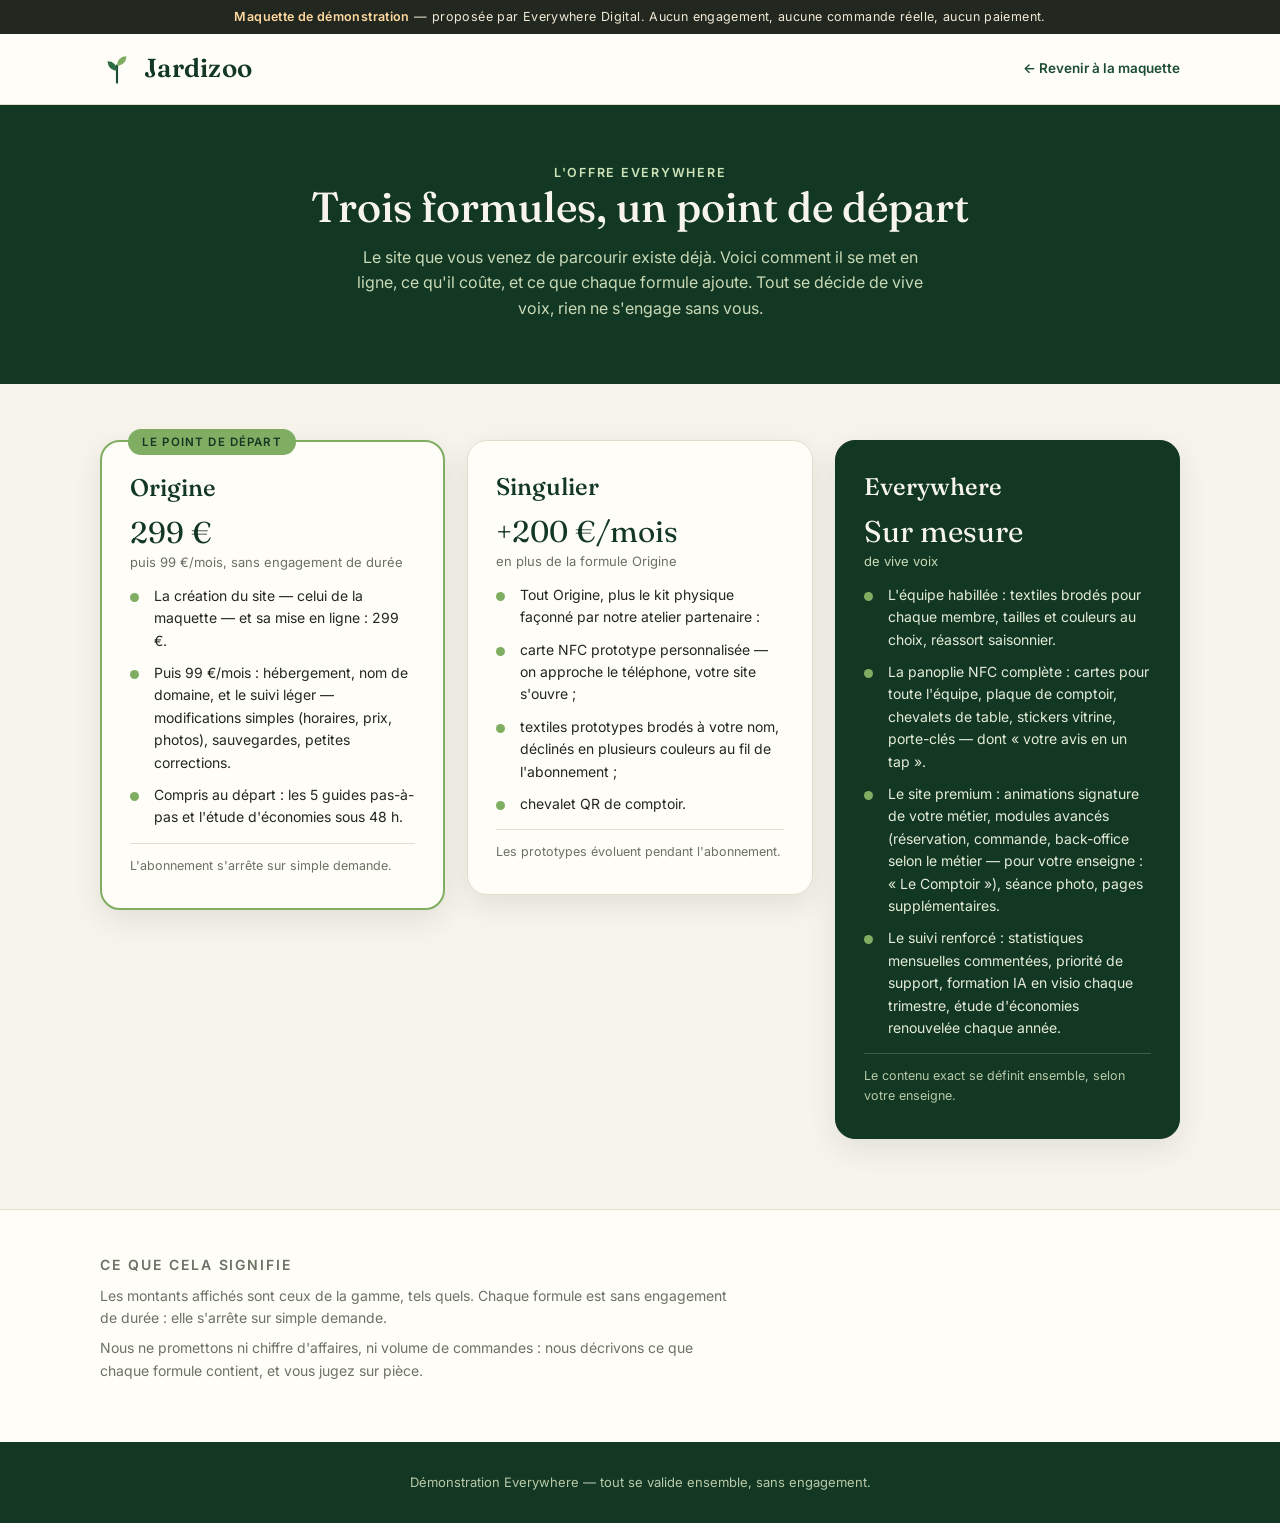
==== offre/index.html @ 84f6e85a "regie: gamme Origine/Singulier/Everywhere — page /offre/ + porte sur le hub Co-Authored-By: Claude O" ====
<!DOCTYPE html>
<html lang="fr">
<head>
<meta charset="UTF-8">
<meta name="viewport" content="width=device-width, initial-scale=1.0">
<meta name="robots" content="noindex, nofollow">
<title>L'offre — Jardizoo × Everywhere</title>
<link rel="preconnect" href="https://fonts.googleapis.com">
<link rel="preconnect" href="https://fonts.gstatic.com" crossorigin>
<link href="https://fonts.googleapis.com/css2?family=Fraunces:opsz,wght@9..144,400;9..144,500;9..144,600&family=Inter:wght@400;500;600&display=swap" rel="stylesheet">
<style>
:root{
  --vert:#1c4d33;
  --vert-fonce:#123723;
  --vert-clair:#2e6b47;
  --seve:#7fae62;
  --terre:#b5643a;
  --ivoire:#f7f4ec;
  --blanc:#fffdf8;
  --encre:#22271f;
  --gris:#6b7263;
  --filet:#e3ddcd;
  --ombre:0 10px 30px rgba(28,52,35,.10);
}
*{margin:0;padding:0;box-sizing:border-box}
body{font-family:'Inter',system-ui,sans-serif;color:var(--encre);background:var(--ivoire);line-height:1.6;font-size:16px}
h1,h2,h3{font-family:'Fraunces',serif;font-weight:500;line-height:1.15;color:var(--vert-fonce)}
a{color:inherit;text-decoration:none}
.conteneur{max-width:1120px;margin:0 auto;padding:0 20px}

.demo-bandeau{background:var(--encre);color:#f0ead8;text-align:center;font-size:12.5px;padding:7px 14px;letter-spacing:.03em}
.demo-bandeau strong{color:#ffd9a0;font-weight:600}

header{background:var(--blanc);border-bottom:1px solid var(--filet)}
.entete-haut{display:flex;align-items:center;justify-content:space-between;gap:20px;padding:14px 0;flex-wrap:wrap}
.logo{display:flex;align-items:center;gap:10px;font-family:'Fraunces',serif;font-size:26px;color:var(--vert-fonce);font-weight:600;letter-spacing:.01em}
.logo svg{width:34px;height:34px}
.retour{font-size:13.5px;font-weight:600;color:var(--vert);display:inline-flex;align-items:center;gap:7px}
.retour:hover{color:var(--vert-clair)}

.entete-offre{background:var(--vert-fonce);color:var(--ivoire);padding:58px 0 62px;text-align:center}
.entete-offre .sur-titre{color:#cfe3b8}
.entete-offre h1{color:var(--ivoire);font-size:clamp(28px,4.2vw,42px);margin-bottom:14px}
.entete-offre p{color:#c9d9b6;max-width:58ch;margin:0 auto}

.sur-titre{font-size:12.5px;letter-spacing:.14em;text-transform:uppercase;color:var(--terre);font-weight:600;margin-bottom:10px}

.formules{padding:56px 0 70px}
.grille-formules{display:grid;grid-template-columns:repeat(auto-fit,minmax(290px,1fr));gap:22px;align-items:start}
.formule{background:var(--blanc);border:1px solid var(--filet);border-radius:20px;padding:32px 28px;display:flex;flex-direction:column;gap:14px;box-shadow:var(--ombre)}
.formule.depart{border:2px solid var(--seve);position:relative}
.badge{position:absolute;top:-13px;left:26px;background:var(--seve);color:var(--vert-fonce);font-size:11.5px;font-weight:600;letter-spacing:.1em;text-transform:uppercase;border-radius:999px;padding:4px 14px}
.formule h2{font-size:24px}
.formule .prix{font-family:'Fraunces',serif;font-size:30px;color:var(--vert-fonce);line-height:1.2}
.formule .prix small{display:block;font-family:'Inter',sans-serif;font-size:13px;color:var(--gris);font-weight:400;margin-top:4px}
.formule ul{list-style:none;display:grid;gap:10px;font-size:14px;color:var(--encre)}
.formule li{padding-left:24px;position:relative}
.formule li::before{content:"";position:absolute;left:0;top:8px;width:9px;height:9px;border-radius:50%;background:var(--seve)}
.formule .note-f{font-size:12.5px;color:var(--gris);border-top:1px solid var(--filet);padding-top:12px;margin-top:auto}
.formule.everywhere{background:var(--vert-fonce);border-color:var(--vert-fonce)}
.formule.everywhere h2,.formule.everywhere .prix{color:var(--ivoire)}
.formule.everywhere .prix small{color:#c9d9b6}
.formule.everywhere ul{color:#e4ecd8}
.formule.everywhere .note-f{color:#b9c9a8;border-top-color:rgba(255,255,255,.18)}

.precisions{background:var(--blanc);border-top:1px solid var(--filet);padding:44px 0 52px}
.precisions p{max-width:70ch;color:var(--gris);font-size:14px;margin-bottom:8px}

footer{background:var(--vert-fonce);color:#b9c9a8;padding:30px 0;font-size:13px;text-align:center}

@media (max-width:640px){
  .logo{font-size:22px}
  .logo svg{width:28px;height:28px}
  .formules{padding:42px 0 52px}
}
</style>
</head>
<body>

<div class="demo-bandeau"><strong>Maquette de démonstration</strong> — proposée par Everywhere Digital. Aucun engagement, aucune commande réelle, aucun paiement.</div>

<header>
  <div class="conteneur">
    <div class="entete-haut">
      <a class="logo" href="../index.html" aria-label="Jardizoo">
        <svg viewBox="0 0 40 40" aria-hidden="true"><path d="M20 36V16" stroke="#1c4d33" stroke-width="2.5" stroke-linecap="round"/><path d="M20 22c-7 0-11-5-11-11 6 0 11 4 11 11Z" fill="#2e6b47"/><path d="M20 16c7 0 11-5 11-11-6 0-11 4-11 11Z" fill="#7fae62"/></svg>
        Jardizoo
      </a>
      <a class="retour" href="../index.html">&larr; Revenir à la maquette</a>
    </div>
  </div>
</header>

<div class="entete-offre">
  <div class="conteneur">
    <p class="sur-titre">L'offre Everywhere</p>
    <h1>Trois formules, un point de départ</h1>
    <p>Le site que vous venez de parcourir existe déjà. Voici comment il se met en ligne, ce qu'il coûte, et ce que chaque formule ajoute. Tout se décide de vive voix, rien ne s'engage sans vous.</p>
  </div>
</div>

<section class="formules">
  <div class="conteneur">
    <div class="grille-formules">

      <div class="formule depart">
        <span class="badge">Le point de départ</span>
        <h2>Origine</h2>
        <div class="prix">299 €<small>puis 99 €/mois, sans engagement de durée</small></div>
        <ul>
          <li>La création du site — celui de la maquette — et sa mise en ligne : 299 €.</li>
          <li>Puis 99 €/mois : hébergement, nom de domaine, et le suivi léger — modifications simples (horaires, prix, photos), sauvegardes, petites corrections.</li>
          <li>Compris au départ : les 5 guides pas-à-pas et l'étude d'économies sous 48 h.</li>
        </ul>
        <p class="note-f">L'abonnement s'arrête sur simple demande.</p>
      </div>

      <div class="formule">
        <h2>Singulier</h2>
        <div class="prix">+200 €/mois<small>en plus de la formule Origine</small></div>
        <ul>
          <li>Tout Origine, plus le kit physique façonné par notre atelier partenaire :</li>
          <li>carte NFC prototype personnalisée — on approche le téléphone, votre site s'ouvre ;</li>
          <li>textiles prototypes brodés à votre nom, déclinés en plusieurs couleurs au fil de l'abonnement ;</li>
          <li>chevalet QR de comptoir.</li>
        </ul>
        <p class="note-f">Les prototypes évoluent pendant l'abonnement.</p>
      </div>

      <div class="formule everywhere">
        <h2>Everywhere</h2>
        <div class="prix">Sur mesure<small>de vive voix</small></div>
        <ul>
          <li>L'équipe habillée : textiles brodés pour chaque membre, tailles et couleurs au choix, réassort saisonnier.</li>
          <li>La panoplie NFC complète : cartes pour toute l'équipe, plaque de comptoir, chevalets de table, stickers vitrine, porte-clés — dont « votre avis en un tap ».</li>
          <li>Le site premium : animations signature de votre métier, modules avancés (réservation, commande, back-office selon le métier — pour votre enseigne : « Le Comptoir »), séance photo, pages supplémentaires.</li>
          <li>Le suivi renforcé : statistiques mensuelles commentées, priorité de support, formation IA en visio chaque trimestre, étude d'économies renouvelée chaque année.</li>
        </ul>
        <p class="note-f">Le contenu exact se définit ensemble, selon votre enseigne.</p>
      </div>

    </div>
  </div>
</section>

<section class="precisions">
  <div class="conteneur">
    <p class="sur-titre">Ce que cela signifie</p>
    <p>Les montants affichés sont ceux de la gamme, tels quels. Chaque formule est sans engagement de durée : elle s'arrête sur simple demande.</p>
    <p>Nous ne promettons ni chiffre d'affaires, ni volume de commandes : nous décrivons ce que chaque formule contient, et vous jugez sur pièce.</p>
  </div>
</section>

<footer>
  <div class="conteneur">
    Démonstration Everywhere — tout se valide ensemble, sans engagement.
  </div>
</footer>

</body>
</html>
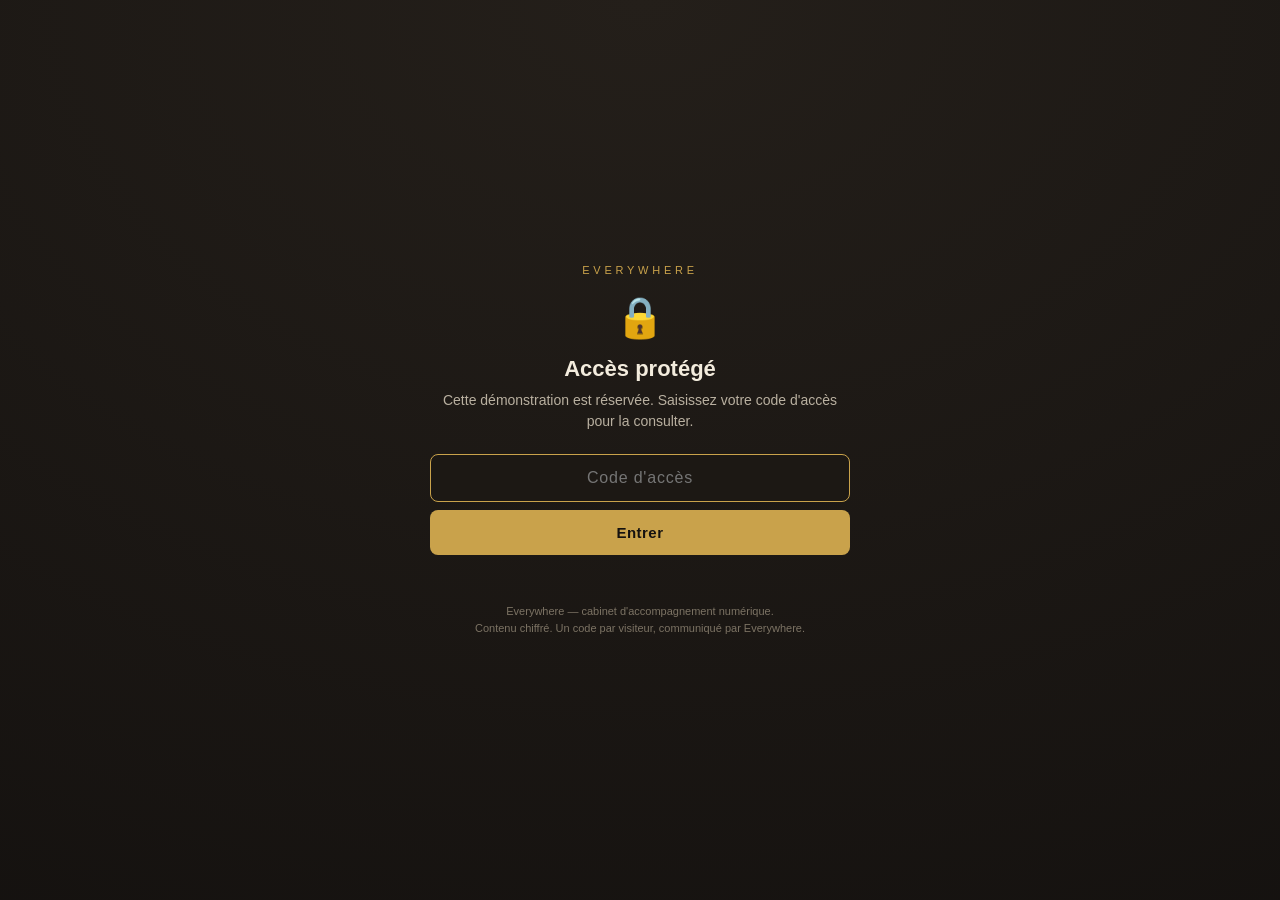
==== commit 61ab6ce0: "regie: hero sublime (vraies photos + logo) + cadenas d'acces everywherexjardizoo Co-Authored-By: Cla" ====
--- a/offre/index.html
+++ b/offre/index.html
@@ -1,161 +1,76 @@
-<!DOCTYPE html>
-<html lang="fr">
-<head>
-<meta charset="UTF-8">
+<!-- cadenas-everywhere -->
+<!DOCTYPE html><html lang="fr"><head><meta charset="UTF-8">
 <meta name="viewport" content="width=device-width, initial-scale=1.0">
 <meta name="robots" content="noindex, nofollow">
-<title>L'offre — Jardizoo × Everywhere</title>
-<link rel="preconnect" href="https://fonts.googleapis.com">
-<link rel="preconnect" href="https://fonts.gstatic.com" crossorigin>
-<link href="https://fonts.googleapis.com/css2?family=Fraunces:opsz,wght@9..144,400;9..144,500;9..144,600&family=Inter:wght@400;500;600&display=swap" rel="stylesheet">
+<title>Accès protégé — Everywhere</title>
 <style>
-:root{
-  --vert:#1c4d33;
-  --vert-fonce:#123723;
-  --vert-clair:#2e6b47;
-  --seve:#7fae62;
-  --terre:#b5643a;
-  --ivoire:#f7f4ec;
-  --blanc:#fffdf8;
-  --encre:#22271f;
-  --gris:#6b7263;
-  --filet:#e3ddcd;
-  --ombre:0 10px 30px rgba(28,52,35,.10);
-}
+:root{--noir:#14110f;--or:#c9a24b;--creme:#f3ecdd}
 *{margin:0;padding:0;box-sizing:border-box}
-body{font-family:'Inter',system-ui,sans-serif;color:var(--encre);background:var(--ivoire);line-height:1.6;font-size:16px}
-h1,h2,h3{font-family:'Fraunces',serif;font-weight:500;line-height:1.15;color:var(--vert-fonce)}
-a{color:inherit;text-decoration:none}
-.conteneur{max-width:1120px;margin:0 auto;padding:0 20px}
-
-.demo-bandeau{background:var(--encre);color:#f0ead8;text-align:center;font-size:12.5px;padding:7px 14px;letter-spacing:.03em}
-.demo-bandeau strong{color:#ffd9a0;font-weight:600}
-
-header{background:var(--blanc);border-bottom:1px solid var(--filet)}
-.entete-haut{display:flex;align-items:center;justify-content:space-between;gap:20px;padding:14px 0;flex-wrap:wrap}
-.logo{display:flex;align-items:center;gap:10px;font-family:'Fraunces',serif;font-size:26px;color:var(--vert-fonce);font-weight:600;letter-spacing:.01em}
-.logo svg{width:34px;height:34px}
-.retour{font-size:13.5px;font-weight:600;color:var(--vert);display:inline-flex;align-items:center;gap:7px}
-.retour:hover{color:var(--vert-clair)}
-
-.entete-offre{background:var(--vert-fonce);color:var(--ivoire);padding:58px 0 62px;text-align:center}
-.entete-offre .sur-titre{color:#cfe3b8}
-.entete-offre h1{color:var(--ivoire);font-size:clamp(28px,4.2vw,42px);margin-bottom:14px}
-.entete-offre p{color:#c9d9b6;max-width:58ch;margin:0 auto}
-
-.sur-titre{font-size:12.5px;letter-spacing:.14em;text-transform:uppercase;color:var(--terre);font-weight:600;margin-bottom:10px}
-
-.formules{padding:56px 0 70px}
-.grille-formules{display:grid;grid-template-columns:repeat(auto-fit,minmax(290px,1fr));gap:22px;align-items:start}
-.formule{background:var(--blanc);border:1px solid var(--filet);border-radius:20px;padding:32px 28px;display:flex;flex-direction:column;gap:14px;box-shadow:var(--ombre)}
-.formule.depart{border:2px solid var(--seve);position:relative}
-.badge{position:absolute;top:-13px;left:26px;background:var(--seve);color:var(--vert-fonce);font-size:11.5px;font-weight:600;letter-spacing:.1em;text-transform:uppercase;border-radius:999px;padding:4px 14px}
-.formule h2{font-size:24px}
-.formule .prix{font-family:'Fraunces',serif;font-size:30px;color:var(--vert-fonce);line-height:1.2}
-.formule .prix small{display:block;font-family:'Inter',sans-serif;font-size:13px;color:var(--gris);font-weight:400;margin-top:4px}
-.formule ul{list-style:none;display:grid;gap:10px;font-size:14px;color:var(--encre)}
-.formule li{padding-left:24px;position:relative}
-.formule li::before{content:"";position:absolute;left:0;top:8px;width:9px;height:9px;border-radius:50%;background:var(--seve)}
-.formule .note-f{font-size:12.5px;color:var(--gris);border-top:1px solid var(--filet);padding-top:12px;margin-top:auto}
-.formule.everywhere{background:var(--vert-fonce);border-color:var(--vert-fonce)}
-.formule.everywhere h2,.formule.everywhere .prix{color:var(--ivoire)}
-.formule.everywhere .prix small{color:#c9d9b6}
-.formule.everywhere ul{color:#e4ecd8}
-.formule.everywhere .note-f{color:#b9c9a8;border-top-color:rgba(255,255,255,.18)}
-
-.precisions{background:var(--blanc);border-top:1px solid var(--filet);padding:44px 0 52px}
-.precisions p{max-width:70ch;color:var(--gris);font-size:14px;margin-bottom:8px}
-
-footer{background:var(--vert-fonce);color:#b9c9a8;padding:30px 0;font-size:13px;text-align:center}
-
-@media (max-width:640px){
-  .logo{font-size:22px}
-  .logo svg{width:28px;height:28px}
-  .formules{padding:42px 0 52px}
-}
-</style>
-</head>
+body{font-family:-apple-system,BlinkMacSystemFont,'Segoe UI',Roboto,sans-serif;min-height:100vh;
+ background:radial-gradient(120% 120% at 50% 0%,#241f1a,var(--noir));color:var(--creme);
+ display:flex;align-items:center;justify-content:center;padding:24px}
+.card{max-width:420px;width:100%;text-align:center}
+.mark{font-size:11px;letter-spacing:.34em;text-transform:uppercase;color:var(--or);margin-bottom:18px}
+.lock{font-size:40px;margin-bottom:14px}
+h1{font-size:22px;font-weight:600;line-height:1.25;margin-bottom:8px}
+p.sub{font-size:14px;color:#b9b0a0;margin-bottom:22px;line-height:1.5}
+form{display:flex;gap:8px;flex-direction:column}
+input{width:100%;background:#1c1814;border:1px solid rgba(201,162,75,.4);color:var(--creme);
+ padding:14px 16px;font-size:16px;border-radius:8px;text-align:center;letter-spacing:.05em}
+input:focus{outline:none;border-color:var(--or)}
+button{background:var(--or);color:var(--noir);border:none;padding:14px;font-size:15px;font-weight:600;
+ border-radius:8px;cursor:pointer;letter-spacing:.03em}
+button:hover{filter:brightness(1.08)}
+.err{color:#e6857a;font-size:13px;min-height:18px;margin-top:4px}
+.foot{margin-top:26px;font-size:11px;color:#7c7364;line-height:1.5}
+</style></head>
 <body>
-
-<div class="demo-bandeau"><strong>Maquette de démonstration</strong> — proposée par Everywhere Digital. Aucun engagement, aucune commande réelle, aucun paiement.</div>
-
-<header>
-  <div class="conteneur">
-    <div class="entete-haut">
-      <a class="logo" href="../index.html" aria-label="Jardizoo">
-        <svg viewBox="0 0 40 40" aria-hidden="true"><path d="M20 36V16" stroke="#1c4d33" stroke-width="2.5" stroke-linecap="round"/><path d="M20 22c-7 0-11-5-11-11 6 0 11 4 11 11Z" fill="#2e6b47"/><path d="M20 16c7 0 11-5 11-11-6 0-11 4-11 11Z" fill="#7fae62"/></svg>
-        Jardizoo
-      </a>
-      <a class="retour" href="../index.html">&larr; Revenir à la maquette</a>
-    </div>
-  </div>
-</header>
-
-<div class="entete-offre">
-  <div class="conteneur">
-    <p class="sur-titre">L'offre Everywhere</p>
-    <h1>Trois formules, un point de départ</h1>
-    <p>Le site que vous venez de parcourir existe déjà. Voici comment il se met en ligne, ce qu'il coûte, et ce que chaque formule ajoute. Tout se décide de vive voix, rien ne s'engage sans vous.</p>
-  </div>
+<div class="card">
+  <div class="mark">Everywhere</div>
+  <div class="lock">&#128274;</div>
+  <h1>Accès protégé</h1>
+  <p class="sub">Cette démonstration est réservée. Saisissez votre code d'accès pour la consulter.</p>
+  <form id="f"><input id="pw" type="password" placeholder="Code d'accès" autocomplete="off" autofocus>
+  <button type="submit">Entrer</button></form>
+  <div class="err" id="e"></div>
+  <div class="foot">Everywhere — cabinet d'accompagnement numérique.<br>Contenu chiffré. Un code par visiteur, communiqué par Everywhere.</div>
 </div>
-
-<section class="formules">
-  <div class="conteneur">
-    <div class="grille-formules">
-
-      <div class="formule depart">
-        <span class="badge">Le point de départ</span>
-        <h2>Origine</h2>
-        <div class="prix">299 €<small>puis 99 €/mois, sans engagement de durée</small></div>
-        <ul>
-          <li>La création du site — celui de la maquette — et sa mise en ligne : 299 €.</li>
-          <li>Puis 99 €/mois : hébergement, nom de domaine, et le suivi léger — modifications simples (horaires, prix, photos), sauvegardes, petites corrections.</li>
-          <li>Compris au départ : les 5 guides pas-à-pas et l'étude d'économies sous 48 h.</li>
-        </ul>
-        <p class="note-f">L'abonnement s'arrête sur simple demande.</p>
-      </div>
-
-      <div class="formule">
-        <h2>Singulier</h2>
-        <div class="prix">+200 €/mois<small>en plus de la formule Origine</small></div>
-        <ul>
-          <li>Tout Origine, plus le kit physique façonné par notre atelier partenaire :</li>
-          <li>carte NFC prototype personnalisée — on approche le téléphone, votre site s'ouvre ;</li>
-          <li>textiles prototypes brodés à votre nom, déclinés en plusieurs couleurs au fil de l'abonnement ;</li>
-          <li>chevalet QR de comptoir.</li>
-        </ul>
-        <p class="note-f">Les prototypes évoluent pendant l'abonnement.</p>
-      </div>
-
-      <div class="formule everywhere">
-        <h2>Everywhere</h2>
-        <div class="prix">Sur mesure<small>de vive voix</small></div>
-        <ul>
-          <li>L'équipe habillée : textiles brodés pour chaque membre, tailles et couleurs au choix, réassort saisonnier.</li>
-          <li>La panoplie NFC complète : cartes pour toute l'équipe, plaque de comptoir, chevalets de table, stickers vitrine, porte-clés — dont « votre avis en un tap ».</li>
-          <li>Le site premium : animations signature de votre métier, modules avancés (réservation, commande, back-office selon le métier — pour votre enseigne : « Le Comptoir »), séance photo, pages supplémentaires.</li>
-          <li>Le suivi renforcé : statistiques mensuelles commentées, priorité de support, formation IA en visio chaque trimestre, étude d'économies renouvelée chaque année.</li>
-        </ul>
-        <p class="note-f">Le contenu exact se définit ensemble, selon votre enseigne.</p>
-      </div>
-
-    </div>
-  </div>
-</section>
-
-<section class="precisions">
-  <div class="conteneur">
-    <p class="sur-titre">Ce que cela signifie</p>
-    <p>Les montants affichés sont ceux de la gamme, tels quels. Chaque formule est sans engagement de durée : elle s'arrête sur simple demande.</p>
-    <p>Nous ne promettons ni chiffre d'affaires, ni volume de commandes : nous décrivons ce que chaque formule contient, et vous jugez sur pièce.</p>
-  </div>
-</section>
-
-<footer>
-  <div class="conteneur">
-    Démonstration Everywhere — tout se valide ensemble, sans engagement.
-  </div>
-</footer>
-
-</body>
-</html>
+<script>
+(function(){
+ var D={"v":1,"iters":210000,"iv":"s+JvdoP4QSraqtBZ","ct":"9hLWVC94pxqzR2yi9JSDu0FcjX9Fb9m6pOlc8WKUs5FGod7m+S38lj7CHHXZsmRu0gNHdi4IabrrDpD49ZYd7tkpvKeacDvj7YE6sL5BswNtHoiAhvYHPGckU7P0plp9i4jdJk9PgEkyQh3O4q91PM0f6EEyDwF8kdY8LTcYpl55+ZirXPgmxrUYxszIrS3EQ/RPi7dgPaXAXmvDGPaEkSfnT2XXG1+P7ZeuvPo375j47h/xy5POM1uIucUF6DbZ6JCIrueBb1xYvT3MuPM5erY/x2g4o7tMWYROR+bBMwa0VHeTvXOavqFmuC55IxB5cuml8U3ChjcA9I2HQkW+8/[base64]/nNU7aXAPcdILnm2+peASdxwMsoes/ZTdozFXrG9+iNTZ/eOb8tZoIaZEwQqCL76cNdrAOc/x7zwaPXzteKQH4P5JdpYXpV49zDuTcylVSQNDgHeXmZd60I4/PkViqoftiLIMKezleUNimTyZuxk95pOKslVGJMOTAYIjYdV8RI4HYS2gabCkR9wKtl40+EANJCOF0INnaTB1Sw8js4ckPJ99j4yO3LQVFR3d931t49N+TllMW7N/oZVInlPwKKalQSGD0ZXsTBVZjnc+3LjrlLfeVyYbOEiTLb3m9FFo+Z++JKxQ8Nc4TWiXARMrMMfZb/ptiaiYrAM9NjZ0OuoWM33L3Ns6HwuNzY33GJJvCutDZt6t85qtQQzSzaoaO0hwNCfpQp7Dqr4QJ8M7M7lvb9cdkNV4Qz5lNnki7D5JXJ+o/hT+5LdDC5i1PmX8I1GOGMeZO2WYnH69jxVFVMDM+CdELwa+qXpyOCn1ziKFcojFnyD850KnSkBdDuG5JKUOehRFeYIUCjghlG4cjcpo7Yyt4v7GcpjtRHTJdEWdRUboQUB8tDkcDc6SGgfy+jslMiqfZ+4A1Cv1y65LN3J8BMHQmtWXGQ5992+7LlLp6ZnYWeoQb/o2oOh6Y0qzSOsTtqrD5guq70vFI7nhgyVDDcHAKgBrdc6Mfeu+EakiMwX75+xJAKiV+9sQLeZ0ZWpQSYqUeZhDeIk5uKbO2zn8ZVT/LE6Awnuj0OjpuFWHh6dvNnPefa+N3gYbSNcllpv5gl2b69Hp0bd6mzJA54PDINC1ecapOsIaI2fceqXPqcAgyCPU2HfFWspR0CUiYWwEazhzqtfA8jPbyiZlkUOLEgAi543LW/mi2bBJhBLx/jhFeG1F1sFPZLwh+Lr8SKCYYkMmI23thGOf0Q8gU0Q3cCoi84CFfgK9RBk4jgPdurIAcrlqa0voRk4+rILHmQcZtCGl1vLXDSkdDYGHg813PwT9oK41OgkFaf6uAszu0ISFAJ3i24k4Ta/[base64]/Wa5TCgBfP1YxY3bX8Ga/outsOfypkmpPPOOYb7D+1lX8oXeL27oS/FepEFNm3gKpLMJxPip2b8xVPO/WktqoVlIc9CeKaMnlImNfNlEd+8akbmDF8JmldjPY/PFbD+C0kzvyBtPLn0FuNgY65+gAtBqIifkTNJK6SXpvsNlBWAyKzb4/JM7itgCLvFe7mf7pTlTrUOpG0Ao+LU5OaybWjJ7OCAM4sSBMBIlS8xnIEsG1WjYH9u/iEOEUWJiPKfNa6/Y3CoFDPRgtGkhIVf1hf/gi+/RRZqGfry2m+T3dIIbSbcgifAj99xUO8frY0CMSVJQUMSSKrQQoLVGc9BUVjTy0XqYE6Cqt5dgn+0TIfbeHJbsyP17K19yR4TsqfewWrZysROYDFIKaBsr8I9J6MowNnnky3mlZjDXRvNfNzFSazuHZ4oSe+8pCmGs3yvwcPeaSv/m5AE6k6em920oihQg3IbIDs4Ce3nQJKIWWcEz7yVS0AsMeH/TCwVkhjAB/3vONkClSq2axW/SfLFgfPUpxUT8QKzADTJWPoCaMO8Q5T1fouZLQq1ZVWwdgWl9/eJcyLoshkSYIOPJqQPnC/eDXeezobcuj01jwdTwUW7F/6u8GW3YpJ09+uitEHWsYcO6ySa3GaYH0/SZgMqa71VwtE1wDAqxJ9j3xYPaB+g37GYqrEDijhU3tT3SkrLRH1t/CaIXvKkaeYlvc1bJaF7UrNnvinzuSBM4uJuxXldSzV4jP5ABDdSZdg3onecOx2d7o5ndmUK3XyNqz/iofL/ikI9bEC9BQ8o2fQFSXWadOeCXhR/fO50w9TPv0q4XY/+/U5Ua3tIT0FcmvuM2OYp1/tTLmzLczf7g/3FQ0h5ACD2iz2PZiljz+xnDUVfznjur6YOgP1PHWbHnpw6GGGO/IZgLUPBMtDwfMTencBrTgL64gbqe1Ih78i614yDyk+MzxAoPJa1S8dxzR+6w20f8IdRl/V2Vx+Nu3dOyL8uZQRf8QzaVNsh0GswOEgR+mO4Y/zVP7n3jMEFa+3rs+2BsmYeCQgxxvP03fGTFErZs8TcuqFfBsSDmd6jIfvLLleAH56DDTczbeamcUTeOU8iFMXaFsuRXVbcmmqpBMlMV4QzRXA00diMICHKj2fsAbyMV+BGJoUk7iAXD/C/SeyNnoRsLj3zVukrfv7G+/bqFMyY9Kb1qWgEsJcKvhrnTjK7HMVWKm6c7kQIfN/uQk1e497TBaaQcpcfSGX5bwnFmdrTgIR52qxiWCOtMJBUEj7cWMgxdc1Ncsdc4AbCzA6E3JlcMfCgzkABRZZc9UZ2U4+BgruAPUnUgvRFoAEaR0jao5X93PpfSGlyzdgTaLBkxUmPayNwwE/mTtD1nA4uVJs1yH7DPMLpqneowde5cyKYpPZxqeDd05/PpmjEF8mbJICS0+xN6WgeOBsjCSGLrjG/Jqf1NY8EeONW0HyPVHuD9wTOPr/QpYFYechjGxOQsiqEmBbXnAa9y15HK12rY1aNQMxtb3z0JXnjgUWwOCPhR3VWUJ2GFy50PtAEjsWdb/OdlK/lrCbVy6Fa5+m9q+Bycgr013Cu5TjA2Xszurj1IrqOJLNSuVYKyqDvL1or4ylmu+NAKZSQvYZlOLq+9gLmYZo84U/t85IWClGt5jjZLTkDLN85fKk0qSgrWEIGfefukV2EkyhK9WbSQi4WI3wx+XTFKp3tnRZ+dVEZjArqqFHlckvwBEsluuUAiNKghYcHeMVH7kTBJz38O9GbO+aLna4t4/+kg5ZedJweCCYEhWgQhww1yBPhKsCOIe1xoeIg945fcO4dJwsTqFM/Np1qf0xQMEClQS5b43WpdFIQYbUJ9XobA5GA5+uacRwaW2pdVAENPKA17YHTPIvydtCtQtk378NyWe6WUG+xEVtcXUJNpHgMEIkjTAGh5Iv8NSxVj78EZcyzYCAq9XPJkr43eQymGPbfzDp9IWNoHT3OEzuOExu/MbWwMTjfJxGbLRiIW1T93SmhwHv3nAHnnrPvcc4AdYK620Zsg75n23Ndir/liwfA7Upgm/LsdhtAj0IoEu2qU1DjAUgUl3GG0usiUgkaMD4DMiV/0I4puVoUdXRrJJnRgCAkQ31EImgd3dpQuZpZc/Opy9snG3z+m1sWWnKHEDI6iDDxGHc+x5/kR0w3DEYHtkdTVnGXR9ypgWtzq8A0O7uWPwmZV62yihY7tlXq3IzxrjHhTECQqObEu0yJzgfSvL7wJNa/AOrNE7pvNm/iTD/FV+VnNQ/EcUaASzxmrxVj2fNuSgoZzkhqdzT1/0qMPX1iFCtuHuHGW/vR4UiOjN2tlvHu5r5nzuhlLxPNYaIsZxaukJ/hPp0OnPR7p2XGLRkgVNnIjQxldI6UWbWe0eJnKok0XErR69ghHJlDQLCC5e396xszfmYVpAzMlDsfcbN6/Q9/g9LurobJI/Tc3KlEhziuiYSJC4PiZ1DukDlYqpeo9om+JoZY2nvDdx6SKGNxjRZiU0k/ZZ4xHHkilb5dBKemXXEP7p5+fOFqsBnCbqDhIvL2+lJ0YZy6q2b5A/R1tNzvYJSnneSvwdAqr2JM1dG141QBpVsNlpvO4fvlKvRbOAxEtgK+ZZ4twRbg9dtMa3wB5TmV7TDOxaQNDR5YLrSFnjyKzHt7zl5DfWBToNZfo+F5nMj7DsJz/9EsdAKNlYqB3exkvI/VHTqbRpPwzDEOEfRiMCSLYUVQc7OHkziOc8hOyn+YMLuVXZzeSQnYiUsISdNhX4/NmuqY98b1xVZH+74Ihj3oOpqhznRRP+G9NUkzBqAPoV7VzTz5wme24etgnUA8EjLQayggIE6I7FnCoF2ouyt4A7281loKJi7XhGyvHSJhxQpepZn57E10Q2Q3356TZmzo0o6LAQwRA52EIpvTpAZP/jq6JXQtE4JtcYmMkJypXDxJlNtQcoifpxZOFcNl/aMh+3ujtb/GtXoxT7c/NALi91nkXH/46PmTlcEf5c+VeKtNIVhRB+q7W0JzhelLRVt58/C+vmgxBMc1ynjlb8Q4oFpT1nZkX42AUvQdINshpTLejU+9uHCq6jDNw5gTS/xpEPeBarIpcP4zeFGcCnXYdjWbx3Fg7fFK4f2B3Ua3qZ2qS+RZpvPNNDBa9Uf+dRof3ZjOeTV/iE8swQYIp2etRzOJgPsso95uZrEOGX+1ae8DKSAMLTRNb5a11Ynn/FB8GsJn1vzwIAm+X4y7Q49D4tgPhjxkJhPLTmVZkzAkTo5u88f+rVrAZ2g4rY69n2Ypuh5jiTd6m11EsFK+SSVPmy+W5b1qYywtKfSmhQ0uja0ByKIqNnjc4Vgr8A1ZCV4BDoPk4Pw0qLccRlROdskHHEbJLUUHgmlzGL1HZpf0WUANWN/XFZ8p/NEINjAsMlwjjgtiOC+IV8jUVcV83hGBzP2Jk7OPmX80iMDz7NpwF5DVFJf60PDWpcmySsBX+QR/gKH5VXJK+1u4/dTKWHVeNLp+IRtAlnDO4iaKX/[base64]/c1RPU7ZLd78265ujUT2AFAe/kFdGHoPuM0gpEREOZdkep0+I53HFXApAHn20T2Udc5z1XSdRRyI8k0WEWwxbCd1EFBgTn/MMbe9AHvJvBIgcKGMMD8N9bZQzECAjSpV/D9i1hpLz2DpKwTpnyL3Qmf67o7pwyrxM8rsN08s5Wg+w8QSvOs/SP5IyuRqb37lcXi2jNEBv4HouqyJ2pLCOP5sowql1hohpm8C7tH1wGII6dr8LJ2GQcmVvvMt3B4xRPJu4eQK1/qcxgmjK2sooik3rxN6zI9NZRaUe0854EEEgUOULnpoFHX2kQKFCIWOAUhDglvnwUK0vn540yKFpOZDCUYGthEOKdD4cfIPQhcnc3NkV9Bvh/juvBDzDrbD9yg8G/yxOEPT+MsE+Pvu2K6I+F82RNwa1anUJl5jqIogDJSbfVCrQTTyt1MYrSzONluZ0UDx+4nbh75qn3UVMv+6tz6ma8F5eVo4Yqg1n8wDFNGd+HRHCST+Zt1V17h0PVNKaASh7NLqdvxJ9JkXzwCiVqL0pLb/zxlv9k1BpSmjJAY4tUnxKHt3z2HC623QUKUzxScIMYa/6WKdYK453VZx+wFO3faiJYplL0HhM9nprrxZhIEhMilcjIcT84njS/M13024+Qo8G3LI2AfdB9L+9oyw1ekAFhULKmzWhzciHCXwSSNDUaIN/CJHDjX8WKIJMulmySoahMkjMXucn8aokqA+hvWkw9NTGt3+JwPjS/AJY7F+0nXqykIlRDF1jqy4QJY2ycoDM+wR9zIEu46SZrLyc3c/3dnYabUNZMT7+Letd9iMAx9UI9/xcB+TvTUkYyf/ZijhFliSAHnVEVDPWRIvJkl/0RCKiEgt571NJrpQpqmO7EJoNP0ms8wkgCOa/Iz9WQBWlfSnr0v9WTsi9hCMjced9VOUyICuBSMuauA6G1n2TNndtFNG5/R2WutcTJkDdxghXgq7TXQ/SXOXub6Z9116q8swBGcnqLW6bdR5pS16k7eYbCvHK3DAfz4hXKHxm0YlVpfO/0HE3U9/jNEkZmLg0rkq022ixuZvW9/Tj+MyTfEIXpFRkveXfyIKAEcRwwZvJDHbjpdhiQ7sEY+LrEYKYT/wgOdjPBcQ1WT9FyTisQYFEk+HdgpBTHNQIN0KUNgcfRe62dEisZPABSuhRLWpVriq9DDnbVkG/kqo1Nvtdnh9Gv92a4IEp9GOK6Fr1oDYQ6kBLFpQqj2+9CPzHM2vtxMm+91SJqJKIjhiYrmSlNalgfrf0Asej1J/+uWiGUzD+RqiARRg0npYBpOza5Y7V39PzkCHZ0s/33oYcycvsuihPZnQ3CDkDi4Ktqw3BzRuVNnT+XFKJahSFzX/H13CmU/LAkU0F+tyiyhnXGUkVcXRmag1dlXqwZOP/IksJYfebxazvWc6U4CMR6xqmOQejoJ2ObbOC5n4IOovfOjSzEEDGJbl1eeXy3tQ+rV1vwxjMkXDbpIAjRoSjMFOHrw9CBuXg3fJP8cGwFwUhdbYDrkkSJxA1zFDZbymPlz/ukaGcN7z+/nALZ9XepjIY2+sT1YnYEIyj8uPREtZ5u6d2t/HXzRnlL/q9BTVYm7zmE4zjErxWB/8X8+ilspvBzC2CefiDn7QluTj9fmWwS2q4tZ/y+4cxGKtRFOnVqppQ6GsuY7NKcNbQ49uO0BUNFFVPuO+z6bu6tKiMKD+nWIgmiwegmhqCAbUMEbBjBIySYN+51F9SL7HLC3+pDGY4WfBhfwg/R7xEcSWYW+LawsDIPctxe8/KfxaLvkOidSVsjNKwko4bWYMQXArig6uvp7+nTm6qrxEjnpdXAYxWvF8YMOdamTVd0pZRHKdWFMV8pAdqud3QNhv680SHHZ3o0O8yyY16VEyDV0B9H5DvkTigVDFFvR+xd6lodTFBxIyai72LUqGgfVwugB99VkQBuzU7scBe/xOPucRbWsHJNoKiFzdGX4046U5VVz3ZEEY6z5et4sJET7IpLrGMAM4ygL27C8R4bwXEuphDepbGXCjTWn3tr12uE9egUGshhpC/NTRkwLzuz27dwrjywo3FRXEDW6MQPJL2Sj1yWhnipE/yaStt2/NHNpjkA4MnUWCOdqLwAxq9D1TD7et7RtLcP0E31UZ+ecb38ujvU7seaqrOeS0xAhactKBENBsvDBzJ/bYVjQ63W6XPVTw8twFK87SeNppqsf6QuKTKa896PvJBkm8X4/+Q2/GQR/sAZ8tk8IH7tH0hr47kZFIN+1SY8meTFXvVMCgfRuFGDj9u0zt+BKCqyEUTpmI/syGauiv8fveTAL1LF4O+l0fTlPz0H2FyzPwBGBjZKk8K9KPtvJxTXP1F3dRZVotOOLCHFr0laGQRLzxGgqvectErIz3HdJyzAeL2PCsFMTXwqBF22D52Z0eSisZmV9tLkwZoZn/0XxMQgVbNorJVO+XIvALTqJ+Q15s093tNu0aqKsJbx/fNGRysimSR66AIKVxoOvPckeggW0IC4upzdEjjRCMX69QU/DYV50hBMM1ZR/qE4YltGP3P8q4cJIAR7QgnDzgduUPbLPIGg7sMwjCpmp2hUEYJvQVli2lt4SK2UtBUZro7NcqhyH98x/Qr7gUNRPD1K3EddR3SZumuMn4e7283+srl+ESH9RscZZCtv+bgjRVPQa6JR6fnZjnBqBT4WbJ4ZliPVerM1YVfZ23D3gNSLCj97MOlzAN2ejihceZKC8HkWijpar0Hk69jJVMeVV+XWvUMKVMq4OgDYRe5QnJIEMy0jR3uG8srRIQ1aiuvDk+mV+NQ/mVJpxTpLpD96M21H47YXlym2g7uKHoeci9M64yJmVyecYLSLIYYpC6SOK4CSzhf5uQSYCFqhR/h9w9tRBzLvPCYrwj1sVZKfNHJpgyq38D1EgopmXtlXqra6Xblnq2Z4yIQ/Tudg66G+NAwjZh/CA+Six9yPh58Wna0ucGTM+0psvsiickjyHjcr7I3lB57Wf8qEvWqsmeAAwm+qohVpXQTPv5LakqxMuGtdPVC9UL4cQsCnozwcRZDuLETzAgQpNGNBH4HoN0d6jyyeBHxrabWL8Li5GThdJja/jbRMoRmQ/eIHxWFK9OtanKq/n1dN9+aiqbma71RZP/DV9Pn4nP0BMbOyqtPRkLg9zS99CqKWnHG58sdB25v8gVd3VJnrCrLssjSb7c0FClFDkcW4xNc2DQKgfhgtme52QQBnKPmhWPwHnGWuuT4o1rtQF+RPSEpyQIcGHRAdnCxD3sY44xMor5rZe88D6EgWOc7ndyGnk9f/o98P1wWBYteVnevfHZMcDdmsfI2XdVcEU7Wd1Cclqr59w+w8y0GS4Bj5D4BxJC+1zqTiqLZW5lls2v4Q+stODg4Y2J79YHWNXUwRHJl6Fq+jn4aHPpERiSdRO/UKRTMxC6+omrHY3oaiXTB9N4lKYMd4WUZBrVH8O3QGNB2UwYdQlxZzFD8gQYq/xONJYyYeioQWMmlQsSNyZIhxHMCekUM5xrBQ22U38FkVICCaImtlmj+2TeZRis/hTKrI5JS5gJU5PpffoPp5M7UFS9tZQSM1+3wN4ckRxsQFNd3uEqxZNPccTCBrHZctsVQVdhjpEeRFQXQYKhNKEYwYMuwm6aiBfj9wI6PvVeeeXosdzlsfpr8yZ7ueDuwtPHrWz9ljqNUrqW3QPAz8Jmup0hcGKATRcIHDIZ14TRH4JaSn/kBeyMAJieROhsDXN9tiHDL7yio0g0+KlRltONfjcWMgBoZ8YXAEXYayKwerm1EnYPS0dyIBFswvcl+3P8PeERTOu4mcMotyW43647vmFGKl0hYV3q6agbAqzhKceSodKZAZwZCrCEoaRcQyMunWBcbvdPvBV61hjWIfQjgYONUf/[base64]/JC3w9GtWRvhK+rUBKzLitC5Y0u3gco+F/[base64]/FsiC0RSD3LHSXJHUrLmOc6PQozlgHJVmy1/rE0pRXT4bTK6m35cFIyJ5QpB7eBX9B57rbHfJoYOXMzQtJa6bNv+Pbg2TPy/LACqHGI0BwE0daF80HqR5/Au79HBNFAqehainxMrEsakp1A0tKnW2vme4DNYjhE/I8yJk+2/H7Xu3e3lFrWzrmc9rnPVSkHiipqPb4XGe3J0vG5ESpgZnnsDmIsFZo5agrr2uRTWp4Dt06DsEfaE68V8gaDE42g87PvKVavteehYev9jLxZgiStmssKHilwp3P55iDWHxXiB8Fb58uqSrbjoqspiHfqlnoUSFTC8XXAN5J9y6a4fQJHhlZSSxQhJAq09mDfC/0HcsUXVMAVliBFiSKtICeszJPLIz04cOGvNmCfLPv84TuS2JMNU1+f5u9dryd/rt/McatJ5QvxX1BuILakwbpK/YmoirLHTA9DdPUG45LX0d9MY9ldxkFqZ11mM0j3JA67vnVFd8nU6odbh8yXRqPbBZLYebL6Zjq6Rm93kkxlDzpD/Hgjz3RL+bBn8WX56U/WKOks8yQ6vU4lSd+8k/Tsbe6eQkGeXDpEwu1yf20rRupASWAVWvOP/2FlzABf+/bSy6AHY6dOjtuG2QQWxrP/[base64]//+Fq3RBpp6rNsRYiCbq1VV5Z3JlBqB9d+P6yKQ7zD4wCKsFruDkDUIaQkV3b6Catie9IHrLRU0fYn68sFyufiywK","wraps":[{"role":"client","salt":"z+egB+a+E48VaZPp3VsGdQ==","iv":"XNi/STyBibPqo087","wrapped":"UxKhLetsafMmYd0+G47WoqN4HgCEUlWJumOkr8zNgRAylb6WvTRsU6f7xCoc/Zpq"}]};
+ var dec=function(s){var b=atob(s),u=new Uint8Array(b.length);for(var i=0;i<b.length;i++)u[i]=b.charCodeAt(i);return u;};
+ var enc=new TextEncoder();
+ async function derive(pw,salt){
+  var km=await crypto.subtle.importKey('raw',enc.encode(pw),'PBKDF2',false,['deriveKey']);
+  return crypto.subtle.deriveKey({name:'PBKDF2',salt:salt,iterations:D.iters,hash:'SHA-256'},km,{name:'AES-GCM',length:256},false,['decrypt']);
+ }
+ async function tryUnlock(pw){
+  for(var i=0;i<D.wraps.length;i++){
+   var w=D.wraps[i];
+   try{
+    var wk=await derive(pw,dec(w.salt));
+    var ckRaw=new Uint8Array(await crypto.subtle.decrypt({name:'AES-GCM',iv:dec(w.iv)},wk,dec(w.wrapped)));
+    var ck=await crypto.subtle.importKey('raw',ckRaw,'AES-GCM',false,['decrypt']);
+    var html=new TextDecoder().decode(await crypto.subtle.decrypt({name:'AES-GCM',iv:dec(D.iv)},ck,dec(D.ct)));
+    return {ok:true,role:w.role,html:html};
+   }catch(e){}
+  }
+  return {ok:false};
+ }
+ function render(html){document.open();document.write(html);document.close();}
+ async function boot(){
+  var pw=null;try{pw=sessionStorage.getItem('ew_pass');}catch(e){}
+  if(pw){var r=await tryUnlock(pw);if(r.ok){render(r.html);return;}}
+  document.getElementById('f').addEventListener('submit',async function(ev){
+   ev.preventDefault();
+   var v=document.getElementById('pw').value;
+   document.getElementById('e').textContent='';
+   var r=await tryUnlock(v);
+   if(r.ok){try{sessionStorage.setItem('ew_pass',v);}catch(e){}render(r.html);}
+   else{document.getElementById('e').textContent='Code incorrect.';document.getElementById('pw').select();}
+  });
+ }
+ if(!crypto||!crypto.subtle){document.getElementById('e').textContent='Navigateur non compatible.';}else{boot();}
+})();
+</script>
+</body></html>
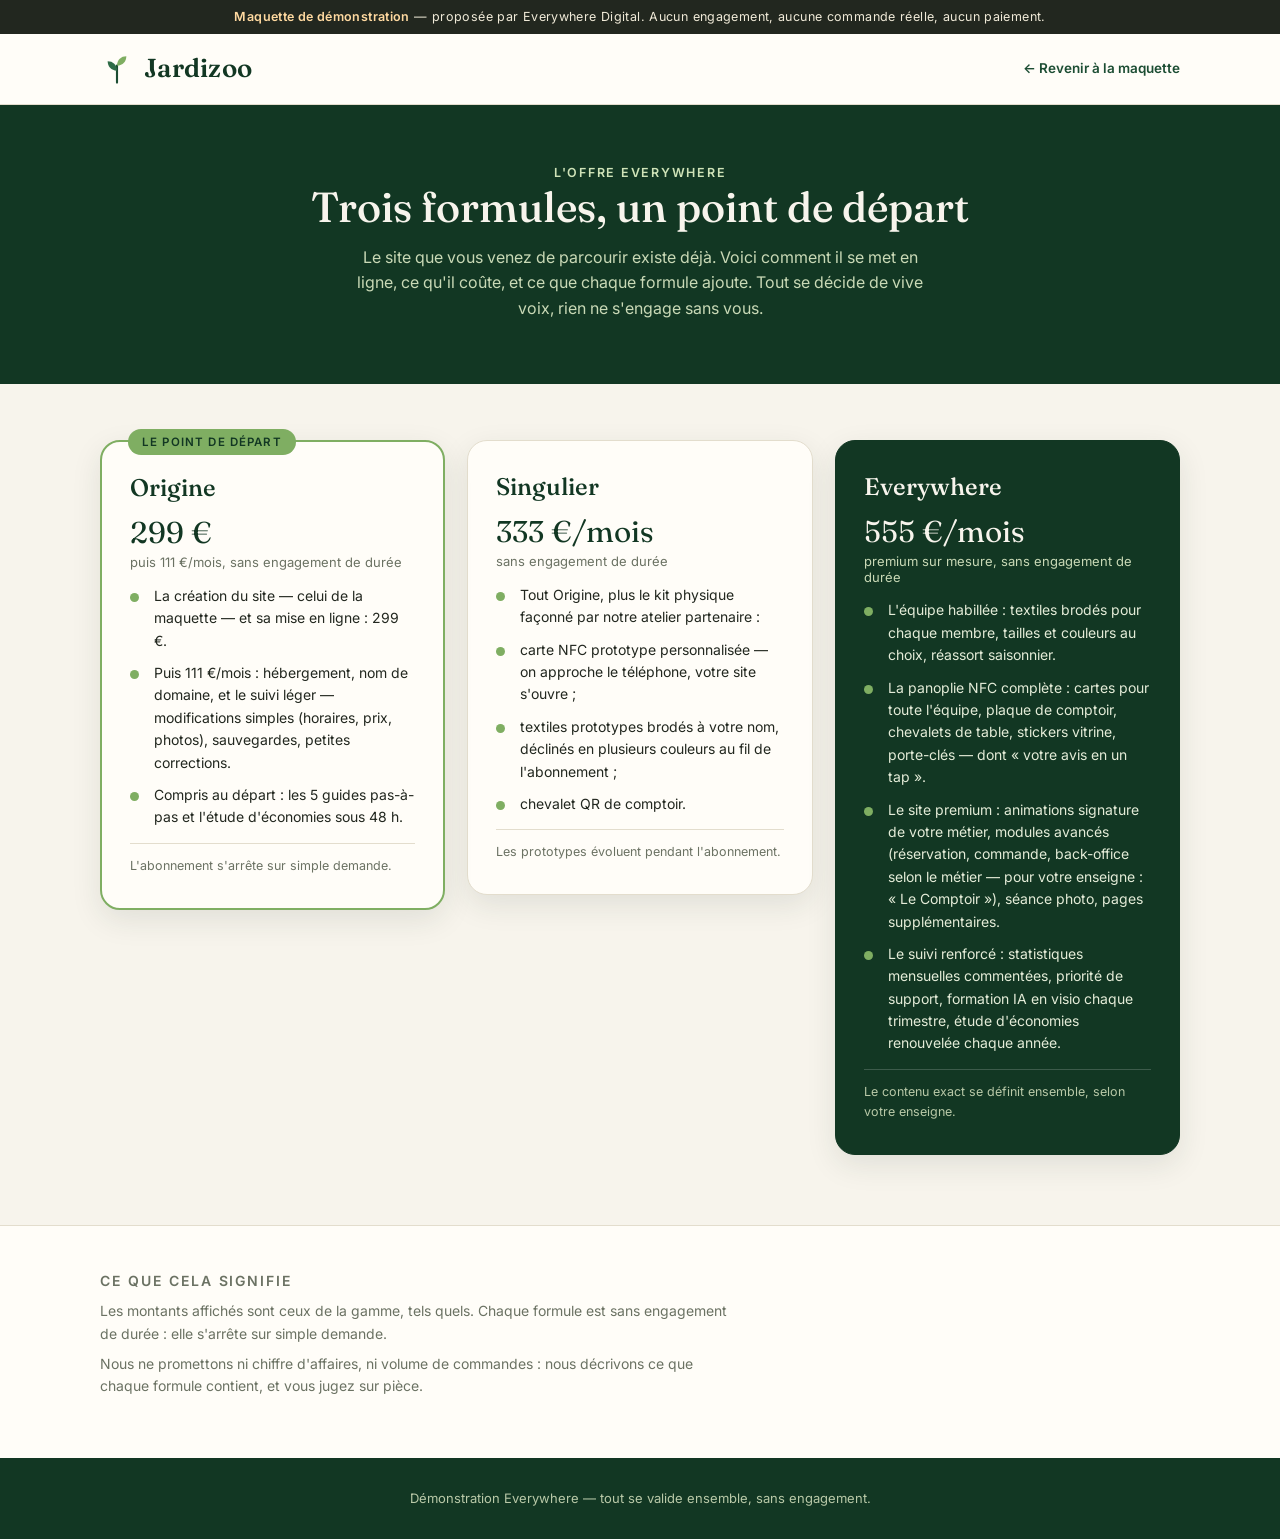
==== commit 7927a391: "demo ouverte — retrait du cadenas (acces libre jusqu'a nouvel ordre)" ====
--- a/offre/index.html
+++ b/offre/index.html
@@ -1,76 +1,161 @@
-<!-- cadenas-everywhere -->
-<!DOCTYPE html><html lang="fr"><head><meta charset="UTF-8">
+<!DOCTYPE html>
+<html lang="fr">
+<head>
+<meta charset="UTF-8">
 <meta name="viewport" content="width=device-width, initial-scale=1.0">
 <meta name="robots" content="noindex, nofollow">
-<title>Accès protégé — Everywhere</title>
+<title>L'offre — Jardizoo × Everywhere</title>
+<link rel="preconnect" href="https://fonts.googleapis.com">
+<link rel="preconnect" href="https://fonts.gstatic.com" crossorigin>
+<link href="https://fonts.googleapis.com/css2?family=Fraunces:opsz,wght@9..144,400;9..144,500;9..144,600&family=Inter:wght@400;500;600&display=swap" rel="stylesheet">
 <style>
-:root{--noir:#14110f;--or:#c9a24b;--creme:#f3ecdd}
+:root{
+  --vert:#1c4d33;
+  --vert-fonce:#123723;
+  --vert-clair:#2e6b47;
+  --seve:#7fae62;
+  --terre:#b5643a;
+  --ivoire:#f7f4ec;
+  --blanc:#fffdf8;
+  --encre:#22271f;
+  --gris:#6b7263;
+  --filet:#e3ddcd;
+  --ombre:0 10px 30px rgba(28,52,35,.10);
+}
 *{margin:0;padding:0;box-sizing:border-box}
-body{font-family:-apple-system,BlinkMacSystemFont,'Segoe UI',Roboto,sans-serif;min-height:100vh;
- background:radial-gradient(120% 120% at 50% 0%,#241f1a,var(--noir));color:var(--creme);
- display:flex;align-items:center;justify-content:center;padding:24px}
-.card{max-width:420px;width:100%;text-align:center}
-.mark{font-size:11px;letter-spacing:.34em;text-transform:uppercase;color:var(--or);margin-bottom:18px}
-.lock{font-size:40px;margin-bottom:14px}
-h1{font-size:22px;font-weight:600;line-height:1.25;margin-bottom:8px}
-p.sub{font-size:14px;color:#b9b0a0;margin-bottom:22px;line-height:1.5}
-form{display:flex;gap:8px;flex-direction:column}
-input{width:100%;background:#1c1814;border:1px solid rgba(201,162,75,.4);color:var(--creme);
- padding:14px 16px;font-size:16px;border-radius:8px;text-align:center;letter-spacing:.05em}
-input:focus{outline:none;border-color:var(--or)}
-button{background:var(--or);color:var(--noir);border:none;padding:14px;font-size:15px;font-weight:600;
- border-radius:8px;cursor:pointer;letter-spacing:.03em}
-button:hover{filter:brightness(1.08)}
-.err{color:#e6857a;font-size:13px;min-height:18px;margin-top:4px}
-.foot{margin-top:26px;font-size:11px;color:#7c7364;line-height:1.5}
-</style></head>
+body{font-family:'Inter',system-ui,sans-serif;color:var(--encre);background:var(--ivoire);line-height:1.6;font-size:16px}
+h1,h2,h3{font-family:'Fraunces',serif;font-weight:500;line-height:1.15;color:var(--vert-fonce)}
+a{color:inherit;text-decoration:none}
+.conteneur{max-width:1120px;margin:0 auto;padding:0 20px}
+
+.demo-bandeau{background:var(--encre);color:#f0ead8;text-align:center;font-size:12.5px;padding:7px 14px;letter-spacing:.03em}
+.demo-bandeau strong{color:#ffd9a0;font-weight:600}
+
+header{background:var(--blanc);border-bottom:1px solid var(--filet)}
+.entete-haut{display:flex;align-items:center;justify-content:space-between;gap:20px;padding:14px 0;flex-wrap:wrap}
+.logo{display:flex;align-items:center;gap:10px;font-family:'Fraunces',serif;font-size:26px;color:var(--vert-fonce);font-weight:600;letter-spacing:.01em}
+.logo svg{width:34px;height:34px}
+.retour{font-size:13.5px;font-weight:600;color:var(--vert);display:inline-flex;align-items:center;gap:7px}
+.retour:hover{color:var(--vert-clair)}
+
+.entete-offre{background:var(--vert-fonce);color:var(--ivoire);padding:58px 0 62px;text-align:center}
+.entete-offre .sur-titre{color:#cfe3b8}
+.entete-offre h1{color:var(--ivoire);font-size:clamp(28px,4.2vw,42px);margin-bottom:14px}
+.entete-offre p{color:#c9d9b6;max-width:58ch;margin:0 auto}
+
+.sur-titre{font-size:12.5px;letter-spacing:.14em;text-transform:uppercase;color:var(--terre);font-weight:600;margin-bottom:10px}
+
+.formules{padding:56px 0 70px}
+.grille-formules{display:grid;grid-template-columns:repeat(auto-fit,minmax(290px,1fr));gap:22px;align-items:start}
+.formule{background:var(--blanc);border:1px solid var(--filet);border-radius:20px;padding:32px 28px;display:flex;flex-direction:column;gap:14px;box-shadow:var(--ombre)}
+.formule.depart{border:2px solid var(--seve);position:relative}
+.badge{position:absolute;top:-13px;left:26px;background:var(--seve);color:var(--vert-fonce);font-size:11.5px;font-weight:600;letter-spacing:.1em;text-transform:uppercase;border-radius:999px;padding:4px 14px}
+.formule h2{font-size:24px}
+.formule .prix{font-family:'Fraunces',serif;font-size:30px;color:var(--vert-fonce);line-height:1.2}
+.formule .prix small{display:block;font-family:'Inter',sans-serif;font-size:13px;color:var(--gris);font-weight:400;margin-top:4px}
+.formule ul{list-style:none;display:grid;gap:10px;font-size:14px;color:var(--encre)}
+.formule li{padding-left:24px;position:relative}
+.formule li::before{content:"";position:absolute;left:0;top:8px;width:9px;height:9px;border-radius:50%;background:var(--seve)}
+.formule .note-f{font-size:12.5px;color:var(--gris);border-top:1px solid var(--filet);padding-top:12px;margin-top:auto}
+.formule.everywhere{background:var(--vert-fonce);border-color:var(--vert-fonce)}
+.formule.everywhere h2,.formule.everywhere .prix{color:var(--ivoire)}
+.formule.everywhere .prix small{color:#c9d9b6}
+.formule.everywhere ul{color:#e4ecd8}
+.formule.everywhere .note-f{color:#b9c9a8;border-top-color:rgba(255,255,255,.18)}
+
+.precisions{background:var(--blanc);border-top:1px solid var(--filet);padding:44px 0 52px}
+.precisions p{max-width:70ch;color:var(--gris);font-size:14px;margin-bottom:8px}
+
+footer{background:var(--vert-fonce);color:#b9c9a8;padding:30px 0;font-size:13px;text-align:center}
+
+@media (max-width:640px){
+  .logo{font-size:22px}
+  .logo svg{width:28px;height:28px}
+  .formules{padding:42px 0 52px}
+}
+</style>
+</head>
 <body>
-<div class="card">
-  <div class="mark">Everywhere</div>
-  <div class="lock">&#128274;</div>
-  <h1>Accès protégé</h1>
-  <p class="sub">Cette démonstration est réservée. Saisissez votre code d'accès pour la consulter.</p>
-  <form id="f"><input id="pw" type="password" placeholder="Code d'accès" autocomplete="off" autofocus>
-  <button type="submit">Entrer</button></form>
-  <div class="err" id="e"></div>
-  <div class="foot">Everywhere — cabinet d'accompagnement numérique.<br>Contenu chiffré. Un code par visiteur, communiqué par Everywhere.</div>
+
+<div class="demo-bandeau"><strong>Maquette de démonstration</strong> — proposée par Everywhere Digital. Aucun engagement, aucune commande réelle, aucun paiement.</div>
+
+<header>
+  <div class="conteneur">
+    <div class="entete-haut">
+      <a class="logo" href="../index.html" aria-label="Jardizoo">
+        <svg viewBox="0 0 40 40" aria-hidden="true"><path d="M20 36V16" stroke="#1c4d33" stroke-width="2.5" stroke-linecap="round"/><path d="M20 22c-7 0-11-5-11-11 6 0 11 4 11 11Z" fill="#2e6b47"/><path d="M20 16c7 0 11-5 11-11-6 0-11 4-11 11Z" fill="#7fae62"/></svg>
+        Jardizoo
+      </a>
+      <a class="retour" href="../index.html">&larr; Revenir à la maquette</a>
+    </div>
+  </div>
+</header>
+
+<div class="entete-offre">
+  <div class="conteneur">
+    <p class="sur-titre">L'offre Everywhere</p>
+    <h1>Trois formules, un point de départ</h1>
+    <p>Le site que vous venez de parcourir existe déjà. Voici comment il se met en ligne, ce qu'il coûte, et ce que chaque formule ajoute. Tout se décide de vive voix, rien ne s'engage sans vous.</p>
+  </div>
 </div>
-<script>
-(function(){
- var D={"v":1,"iters":210000,"iv":"s+JvdoP4QSraqtBZ","ct":"9hLWVC94pxqzR2yi9JSDu0FcjX9Fb9m6pOlc8WKUs5FGod7m+S38lj7CHHXZsmRu0gNHdi4IabrrDpD49ZYd7tkpvKeacDvj7YE6sL5BswNtHoiAhvYHPGckU7P0plp9i4jdJk9PgEkyQh3O4q91PM0f6EEyDwF8kdY8LTcYpl55+ZirXPgmxrUYxszIrS3EQ/RPi7dgPaXAXmvDGPaEkSfnT2XXG1+P7ZeuvPo375j47h/xy5POM1uIucUF6DbZ6JCIrueBb1xYvT3MuPM5erY/x2g4o7tMWYROR+bBMwa0VHeTvXOavqFmuC55IxB5cuml8U3ChjcA9I2HQkW+8/[base64]/nNU7aXAPcdILnm2+peASdxwMsoes/ZTdozFXrG9+iNTZ/eOb8tZoIaZEwQqCL76cNdrAOc/x7zwaPXzteKQH4P5JdpYXpV49zDuTcylVSQNDgHeXmZd60I4/PkViqoftiLIMKezleUNimTyZuxk95pOKslVGJMOTAYIjYdV8RI4HYS2gabCkR9wKtl40+EANJCOF0INnaTB1Sw8js4ckPJ99j4yO3LQVFR3d931t49N+TllMW7N/oZVInlPwKKalQSGD0ZXsTBVZjnc+3LjrlLfeVyYbOEiTLb3m9FFo+Z++JKxQ8Nc4TWiXARMrMMfZb/ptiaiYrAM9NjZ0OuoWM33L3Ns6HwuNzY33GJJvCutDZt6t85qtQQzSzaoaO0hwNCfpQp7Dqr4QJ8M7M7lvb9cdkNV4Qz5lNnki7D5JXJ+o/hT+5LdDC5i1PmX8I1GOGMeZO2WYnH69jxVFVMDM+CdELwa+qXpyOCn1ziKFcojFnyD850KnSkBdDuG5JKUOehRFeYIUCjghlG4cjcpo7Yyt4v7GcpjtRHTJdEWdRUboQUB8tDkcDc6SGgfy+jslMiqfZ+4A1Cv1y65LN3J8BMHQmtWXGQ5992+7LlLp6ZnYWeoQb/o2oOh6Y0qzSOsTtqrD5guq70vFI7nhgyVDDcHAKgBrdc6Mfeu+EakiMwX75+xJAKiV+9sQLeZ0ZWpQSYqUeZhDeIk5uKbO2zn8ZVT/LE6Awnuj0OjpuFWHh6dvNnPefa+N3gYbSNcllpv5gl2b69Hp0bd6mzJA54PDINC1ecapOsIaI2fceqXPqcAgyCPU2HfFWspR0CUiYWwEazhzqtfA8jPbyiZlkUOLEgAi543LW/mi2bBJhBLx/jhFeG1F1sFPZLwh+Lr8SKCYYkMmI23thGOf0Q8gU0Q3cCoi84CFfgK9RBk4jgPdurIAcrlqa0voRk4+rILHmQcZtCGl1vLXDSkdDYGHg813PwT9oK41OgkFaf6uAszu0ISFAJ3i24k4Ta/[base64]/Wa5TCgBfP1YxY3bX8Ga/outsOfypkmpPPOOYb7D+1lX8oXeL27oS/FepEFNm3gKpLMJxPip2b8xVPO/WktqoVlIc9CeKaMnlImNfNlEd+8akbmDF8JmldjPY/PFbD+C0kzvyBtPLn0FuNgY65+gAtBqIifkTNJK6SXpvsNlBWAyKzb4/JM7itgCLvFe7mf7pTlTrUOpG0Ao+LU5OaybWjJ7OCAM4sSBMBIlS8xnIEsG1WjYH9u/iEOEUWJiPKfNa6/Y3CoFDPRgtGkhIVf1hf/gi+/RRZqGfry2m+T3dIIbSbcgifAj99xUO8frY0CMSVJQUMSSKrQQoLVGc9BUVjTy0XqYE6Cqt5dgn+0TIfbeHJbsyP17K19yR4TsqfewWrZysROYDFIKaBsr8I9J6MowNnnky3mlZjDXRvNfNzFSazuHZ4oSe+8pCmGs3yvwcPeaSv/m5AE6k6em920oihQg3IbIDs4Ce3nQJKIWWcEz7yVS0AsMeH/TCwVkhjAB/3vONkClSq2axW/SfLFgfPUpxUT8QKzADTJWPoCaMO8Q5T1fouZLQq1ZVWwdgWl9/eJcyLoshkSYIOPJqQPnC/eDXeezobcuj01jwdTwUW7F/6u8GW3YpJ09+uitEHWsYcO6ySa3GaYH0/SZgMqa71VwtE1wDAqxJ9j3xYPaB+g37GYqrEDijhU3tT3SkrLRH1t/CaIXvKkaeYlvc1bJaF7UrNnvinzuSBM4uJuxXldSzV4jP5ABDdSZdg3onecOx2d7o5ndmUK3XyNqz/iofL/ikI9bEC9BQ8o2fQFSXWadOeCXhR/fO50w9TPv0q4XY/+/U5Ua3tIT0FcmvuM2OYp1/tTLmzLczf7g/3FQ0h5ACD2iz2PZiljz+xnDUVfznjur6YOgP1PHWbHnpw6GGGO/IZgLUPBMtDwfMTencBrTgL64gbqe1Ih78i614yDyk+MzxAoPJa1S8dxzR+6w20f8IdRl/V2Vx+Nu3dOyL8uZQRf8QzaVNsh0GswOEgR+mO4Y/zVP7n3jMEFa+3rs+2BsmYeCQgxxvP03fGTFErZs8TcuqFfBsSDmd6jIfvLLleAH56DDTczbeamcUTeOU8iFMXaFsuRXVbcmmqpBMlMV4QzRXA00diMICHKj2fsAbyMV+BGJoUk7iAXD/C/SeyNnoRsLj3zVukrfv7G+/bqFMyY9Kb1qWgEsJcKvhrnTjK7HMVWKm6c7kQIfN/uQk1e497TBaaQcpcfSGX5bwnFmdrTgIR52qxiWCOtMJBUEj7cWMgxdc1Ncsdc4AbCzA6E3JlcMfCgzkABRZZc9UZ2U4+BgruAPUnUgvRFoAEaR0jao5X93PpfSGlyzdgTaLBkxUmPayNwwE/mTtD1nA4uVJs1yH7DPMLpqneowde5cyKYpPZxqeDd05/PpmjEF8mbJICS0+xN6WgeOBsjCSGLrjG/Jqf1NY8EeONW0HyPVHuD9wTOPr/QpYFYechjGxOQsiqEmBbXnAa9y15HK12rY1aNQMxtb3z0JXnjgUWwOCPhR3VWUJ2GFy50PtAEjsWdb/OdlK/lrCbVy6Fa5+m9q+Bycgr013Cu5TjA2Xszurj1IrqOJLNSuVYKyqDvL1or4ylmu+NAKZSQvYZlOLq+9gLmYZo84U/t85IWClGt5jjZLTkDLN85fKk0qSgrWEIGfefukV2EkyhK9WbSQi4WI3wx+XTFKp3tnRZ+dVEZjArqqFHlckvwBEsluuUAiNKghYcHeMVH7kTBJz38O9GbO+aLna4t4/+kg5ZedJweCCYEhWgQhww1yBPhKsCOIe1xoeIg945fcO4dJwsTqFM/Np1qf0xQMEClQS5b43WpdFIQYbUJ9XobA5GA5+uacRwaW2pdVAENPKA17YHTPIvydtCtQtk378NyWe6WUG+xEVtcXUJNpHgMEIkjTAGh5Iv8NSxVj78EZcyzYCAq9XPJkr43eQymGPbfzDp9IWNoHT3OEzuOExu/MbWwMTjfJxGbLRiIW1T93SmhwHv3nAHnnrPvcc4AdYK620Zsg75n23Ndir/liwfA7Upgm/LsdhtAj0IoEu2qU1DjAUgUl3GG0usiUgkaMD4DMiV/0I4puVoUdXRrJJnRgCAkQ31EImgd3dpQuZpZc/Opy9snG3z+m1sWWnKHEDI6iDDxGHc+x5/kR0w3DEYHtkdTVnGXR9ypgWtzq8A0O7uWPwmZV62yihY7tlXq3IzxrjHhTECQqObEu0yJzgfSvL7wJNa/AOrNE7pvNm/iTD/FV+VnNQ/EcUaASzxmrxVj2fNuSgoZzkhqdzT1/0qMPX1iFCtuHuHGW/vR4UiOjN2tlvHu5r5nzuhlLxPNYaIsZxaukJ/hPp0OnPR7p2XGLRkgVNnIjQxldI6UWbWe0eJnKok0XErR69ghHJlDQLCC5e396xszfmYVpAzMlDsfcbN6/Q9/g9LurobJI/Tc3KlEhziuiYSJC4PiZ1DukDlYqpeo9om+JoZY2nvDdx6SKGNxjRZiU0k/ZZ4xHHkilb5dBKemXXEP7p5+fOFqsBnCbqDhIvL2+lJ0YZy6q2b5A/R1tNzvYJSnneSvwdAqr2JM1dG141QBpVsNlpvO4fvlKvRbOAxEtgK+ZZ4twRbg9dtMa3wB5TmV7TDOxaQNDR5YLrSFnjyKzHt7zl5DfWBToNZfo+F5nMj7DsJz/9EsdAKNlYqB3exkvI/VHTqbRpPwzDEOEfRiMCSLYUVQc7OHkziOc8hOyn+YMLuVXZzeSQnYiUsISdNhX4/NmuqY98b1xVZH+74Ihj3oOpqhznRRP+G9NUkzBqAPoV7VzTz5wme24etgnUA8EjLQayggIE6I7FnCoF2ouyt4A7281loKJi7XhGyvHSJhxQpepZn57E10Q2Q3356TZmzo0o6LAQwRA52EIpvTpAZP/jq6JXQtE4JtcYmMkJypXDxJlNtQcoifpxZOFcNl/aMh+3ujtb/GtXoxT7c/NALi91nkXH/46PmTlcEf5c+VeKtNIVhRB+q7W0JzhelLRVt58/C+vmgxBMc1ynjlb8Q4oFpT1nZkX42AUvQdINshpTLejU+9uHCq6jDNw5gTS/xpEPeBarIpcP4zeFGcCnXYdjWbx3Fg7fFK4f2B3Ua3qZ2qS+RZpvPNNDBa9Uf+dRof3ZjOeTV/iE8swQYIp2etRzOJgPsso95uZrEOGX+1ae8DKSAMLTRNb5a11Ynn/FB8GsJn1vzwIAm+X4y7Q49D4tgPhjxkJhPLTmVZkzAkTo5u88f+rVrAZ2g4rY69n2Ypuh5jiTd6m11EsFK+SSVPmy+W5b1qYywtKfSmhQ0uja0ByKIqNnjc4Vgr8A1ZCV4BDoPk4Pw0qLccRlROdskHHEbJLUUHgmlzGL1HZpf0WUANWN/XFZ8p/NEINjAsMlwjjgtiOC+IV8jUVcV83hGBzP2Jk7OPmX80iMDz7NpwF5DVFJf60PDWpcmySsBX+QR/gKH5VXJK+1u4/dTKWHVeNLp+IRtAlnDO4iaKX/[base64]/c1RPU7ZLd78265ujUT2AFAe/kFdGHoPuM0gpEREOZdkep0+I53HFXApAHn20T2Udc5z1XSdRRyI8k0WEWwxbCd1EFBgTn/MMbe9AHvJvBIgcKGMMD8N9bZQzECAjSpV/D9i1hpLz2DpKwTpnyL3Qmf67o7pwyrxM8rsN08s5Wg+w8QSvOs/SP5IyuRqb37lcXi2jNEBv4HouqyJ2pLCOP5sowql1hohpm8C7tH1wGII6dr8LJ2GQcmVvvMt3B4xRPJu4eQK1/qcxgmjK2sooik3rxN6zI9NZRaUe0854EEEgUOULnpoFHX2kQKFCIWOAUhDglvnwUK0vn540yKFpOZDCUYGthEOKdD4cfIPQhcnc3NkV9Bvh/juvBDzDrbD9yg8G/yxOEPT+MsE+Pvu2K6I+F82RNwa1anUJl5jqIogDJSbfVCrQTTyt1MYrSzONluZ0UDx+4nbh75qn3UVMv+6tz6ma8F5eVo4Yqg1n8wDFNGd+HRHCST+Zt1V17h0PVNKaASh7NLqdvxJ9JkXzwCiVqL0pLb/zxlv9k1BpSmjJAY4tUnxKHt3z2HC623QUKUzxScIMYa/6WKdYK453VZx+wFO3faiJYplL0HhM9nprrxZhIEhMilcjIcT84njS/M13024+Qo8G3LI2AfdB9L+9oyw1ekAFhULKmzWhzciHCXwSSNDUaIN/CJHDjX8WKIJMulmySoahMkjMXucn8aokqA+hvWkw9NTGt3+JwPjS/AJY7F+0nXqykIlRDF1jqy4QJY2ycoDM+wR9zIEu46SZrLyc3c/3dnYabUNZMT7+Letd9iMAx9UI9/xcB+TvTUkYyf/ZijhFliSAHnVEVDPWRIvJkl/0RCKiEgt571NJrpQpqmO7EJoNP0ms8wkgCOa/Iz9WQBWlfSnr0v9WTsi9hCMjced9VOUyICuBSMuauA6G1n2TNndtFNG5/R2WutcTJkDdxghXgq7TXQ/SXOXub6Z9116q8swBGcnqLW6bdR5pS16k7eYbCvHK3DAfz4hXKHxm0YlVpfO/0HE3U9/jNEkZmLg0rkq022ixuZvW9/Tj+MyTfEIXpFRkveXfyIKAEcRwwZvJDHbjpdhiQ7sEY+LrEYKYT/wgOdjPBcQ1WT9FyTisQYFEk+HdgpBTHNQIN0KUNgcfRe62dEisZPABSuhRLWpVriq9DDnbVkG/kqo1Nvtdnh9Gv92a4IEp9GOK6Fr1oDYQ6kBLFpQqj2+9CPzHM2vtxMm+91SJqJKIjhiYrmSlNalgfrf0Asej1J/+uWiGUzD+RqiARRg0npYBpOza5Y7V39PzkCHZ0s/33oYcycvsuihPZnQ3CDkDi4Ktqw3BzRuVNnT+XFKJahSFzX/H13CmU/LAkU0F+tyiyhnXGUkVcXRmag1dlXqwZOP/IksJYfebxazvWc6U4CMR6xqmOQejoJ2ObbOC5n4IOovfOjSzEEDGJbl1eeXy3tQ+rV1vwxjMkXDbpIAjRoSjMFOHrw9CBuXg3fJP8cGwFwUhdbYDrkkSJxA1zFDZbymPlz/ukaGcN7z+/nALZ9XepjIY2+sT1YnYEIyj8uPREtZ5u6d2t/HXzRnlL/q9BTVYm7zmE4zjErxWB/8X8+ilspvBzC2CefiDn7QluTj9fmWwS2q4tZ/y+4cxGKtRFOnVqppQ6GsuY7NKcNbQ49uO0BUNFFVPuO+z6bu6tKiMKD+nWIgmiwegmhqCAbUMEbBjBIySYN+51F9SL7HLC3+pDGY4WfBhfwg/R7xEcSWYW+LawsDIPctxe8/KfxaLvkOidSVsjNKwko4bWYMQXArig6uvp7+nTm6qrxEjnpdXAYxWvF8YMOdamTVd0pZRHKdWFMV8pAdqud3QNhv680SHHZ3o0O8yyY16VEyDV0B9H5DvkTigVDFFvR+xd6lodTFBxIyai72LUqGgfVwugB99VkQBuzU7scBe/xOPucRbWsHJNoKiFzdGX4046U5VVz3ZEEY6z5et4sJET7IpLrGMAM4ygL27C8R4bwXEuphDepbGXCjTWn3tr12uE9egUGshhpC/NTRkwLzuz27dwrjywo3FRXEDW6MQPJL2Sj1yWhnipE/yaStt2/NHNpjkA4MnUWCOdqLwAxq9D1TD7et7RtLcP0E31UZ+ecb38ujvU7seaqrOeS0xAhactKBENBsvDBzJ/bYVjQ63W6XPVTw8twFK87SeNppqsf6QuKTKa896PvJBkm8X4/+Q2/GQR/sAZ8tk8IH7tH0hr47kZFIN+1SY8meTFXvVMCgfRuFGDj9u0zt+BKCqyEUTpmI/syGauiv8fveTAL1LF4O+l0fTlPz0H2FyzPwBGBjZKk8K9KPtvJxTXP1F3dRZVotOOLCHFr0laGQRLzxGgqvectErIz3HdJyzAeL2PCsFMTXwqBF22D52Z0eSisZmV9tLkwZoZn/0XxMQgVbNorJVO+XIvALTqJ+Q15s093tNu0aqKsJbx/fNGRysimSR66AIKVxoOvPckeggW0IC4upzdEjjRCMX69QU/DYV50hBMM1ZR/qE4YltGP3P8q4cJIAR7QgnDzgduUPbLPIGg7sMwjCpmp2hUEYJvQVli2lt4SK2UtBUZro7NcqhyH98x/Qr7gUNRPD1K3EddR3SZumuMn4e7283+srl+ESH9RscZZCtv+bgjRVPQa6JR6fnZjnBqBT4WbJ4ZliPVerM1YVfZ23D3gNSLCj97MOlzAN2ejihceZKC8HkWijpar0Hk69jJVMeVV+XWvUMKVMq4OgDYRe5QnJIEMy0jR3uG8srRIQ1aiuvDk+mV+NQ/mVJpxTpLpD96M21H47YXlym2g7uKHoeci9M64yJmVyecYLSLIYYpC6SOK4CSzhf5uQSYCFqhR/h9w9tRBzLvPCYrwj1sVZKfNHJpgyq38D1EgopmXtlXqra6Xblnq2Z4yIQ/Tudg66G+NAwjZh/CA+Six9yPh58Wna0ucGTM+0psvsiickjyHjcr7I3lB57Wf8qEvWqsmeAAwm+qohVpXQTPv5LakqxMuGtdPVC9UL4cQsCnozwcRZDuLETzAgQpNGNBH4HoN0d6jyyeBHxrabWL8Li5GThdJja/jbRMoRmQ/eIHxWFK9OtanKq/n1dN9+aiqbma71RZP/DV9Pn4nP0BMbOyqtPRkLg9zS99CqKWnHG58sdB25v8gVd3VJnrCrLssjSb7c0FClFDkcW4xNc2DQKgfhgtme52QQBnKPmhWPwHnGWuuT4o1rtQF+RPSEpyQIcGHRAdnCxD3sY44xMor5rZe88D6EgWOc7ndyGnk9f/o98P1wWBYteVnevfHZMcDdmsfI2XdVcEU7Wd1Cclqr59w+w8y0GS4Bj5D4BxJC+1zqTiqLZW5lls2v4Q+stODg4Y2J79YHWNXUwRHJl6Fq+jn4aHPpERiSdRO/UKRTMxC6+omrHY3oaiXTB9N4lKYMd4WUZBrVH8O3QGNB2UwYdQlxZzFD8gQYq/xONJYyYeioQWMmlQsSNyZIhxHMCekUM5xrBQ22U38FkVICCaImtlmj+2TeZRis/hTKrI5JS5gJU5PpffoPp5M7UFS9tZQSM1+3wN4ckRxsQFNd3uEqxZNPccTCBrHZctsVQVdhjpEeRFQXQYKhNKEYwYMuwm6aiBfj9wI6PvVeeeXosdzlsfpr8yZ7ueDuwtPHrWz9ljqNUrqW3QPAz8Jmup0hcGKATRcIHDIZ14TRH4JaSn/kBeyMAJieROhsDXN9tiHDL7yio0g0+KlRltONfjcWMgBoZ8YXAEXYayKwerm1EnYPS0dyIBFswvcl+3P8PeERTOu4mcMotyW43647vmFGKl0hYV3q6agbAqzhKceSodKZAZwZCrCEoaRcQyMunWBcbvdPvBV61hjWIfQjgYONUf/[base64]/JC3w9GtWRvhK+rUBKzLitC5Y0u3gco+F/[base64]/FsiC0RSD3LHSXJHUrLmOc6PQozlgHJVmy1/rE0pRXT4bTK6m35cFIyJ5QpB7eBX9B57rbHfJoYOXMzQtJa6bNv+Pbg2TPy/LACqHGI0BwE0daF80HqR5/Au79HBNFAqehainxMrEsakp1A0tKnW2vme4DNYjhE/I8yJk+2/H7Xu3e3lFrWzrmc9rnPVSkHiipqPb4XGe3J0vG5ESpgZnnsDmIsFZo5agrr2uRTWp4Dt06DsEfaE68V8gaDE42g87PvKVavteehYev9jLxZgiStmssKHilwp3P55iDWHxXiB8Fb58uqSrbjoqspiHfqlnoUSFTC8XXAN5J9y6a4fQJHhlZSSxQhJAq09mDfC/0HcsUXVMAVliBFiSKtICeszJPLIz04cOGvNmCfLPv84TuS2JMNU1+f5u9dryd/rt/McatJ5QvxX1BuILakwbpK/YmoirLHTA9DdPUG45LX0d9MY9ldxkFqZ11mM0j3JA67vnVFd8nU6odbh8yXRqPbBZLYebL6Zjq6Rm93kkxlDzpD/Hgjz3RL+bBn8WX56U/WKOks8yQ6vU4lSd+8k/Tsbe6eQkGeXDpEwu1yf20rRupASWAVWvOP/2FlzABf+/bSy6AHY6dOjtuG2QQWxrP/[base64]//+Fq3RBpp6rNsRYiCbq1VV5Z3JlBqB9d+P6yKQ7zD4wCKsFruDkDUIaQkV3b6Catie9IHrLRU0fYn68sFyufiywK","wraps":[{"role":"client","salt":"z+egB+a+E48VaZPp3VsGdQ==","iv":"XNi/STyBibPqo087","wrapped":"UxKhLetsafMmYd0+G47WoqN4HgCEUlWJumOkr8zNgRAylb6WvTRsU6f7xCoc/Zpq"}]};
- var dec=function(s){var b=atob(s),u=new Uint8Array(b.length);for(var i=0;i<b.length;i++)u[i]=b.charCodeAt(i);return u;};
- var enc=new TextEncoder();
- async function derive(pw,salt){
-  var km=await crypto.subtle.importKey('raw',enc.encode(pw),'PBKDF2',false,['deriveKey']);
-  return crypto.subtle.deriveKey({name:'PBKDF2',salt:salt,iterations:D.iters,hash:'SHA-256'},km,{name:'AES-GCM',length:256},false,['decrypt']);
- }
- async function tryUnlock(pw){
-  for(var i=0;i<D.wraps.length;i++){
-   var w=D.wraps[i];
-   try{
-    var wk=await derive(pw,dec(w.salt));
-    var ckRaw=new Uint8Array(await crypto.subtle.decrypt({name:'AES-GCM',iv:dec(w.iv)},wk,dec(w.wrapped)));
-    var ck=await crypto.subtle.importKey('raw',ckRaw,'AES-GCM',false,['decrypt']);
-    var html=new TextDecoder().decode(await crypto.subtle.decrypt({name:'AES-GCM',iv:dec(D.iv)},ck,dec(D.ct)));
-    return {ok:true,role:w.role,html:html};
-   }catch(e){}
-  }
-  return {ok:false};
- }
- function render(html){document.open();document.write(html);document.close();}
- async function boot(){
-  var pw=null;try{pw=sessionStorage.getItem('ew_pass');}catch(e){}
-  if(pw){var r=await tryUnlock(pw);if(r.ok){render(r.html);return;}}
-  document.getElementById('f').addEventListener('submit',async function(ev){
-   ev.preventDefault();
-   var v=document.getElementById('pw').value;
-   document.getElementById('e').textContent='';
-   var r=await tryUnlock(v);
-   if(r.ok){try{sessionStorage.setItem('ew_pass',v);}catch(e){}render(r.html);}
-   else{document.getElementById('e').textContent='Code incorrect.';document.getElementById('pw').select();}
-  });
- }
- if(!crypto||!crypto.subtle){document.getElementById('e').textContent='Navigateur non compatible.';}else{boot();}
-})();
-</script>
-</body></html>+
+<section class="formules">
+  <div class="conteneur">
+    <div class="grille-formules">
+
+      <div class="formule depart">
+        <span class="badge">Le point de départ</span>
+        <h2>Origine</h2>
+        <div class="prix">299 €<small>puis 111 €/mois, sans engagement de durée</small></div>
+        <ul>
+          <li>La création du site — celui de la maquette — et sa mise en ligne : 299 €.</li>
+          <li>Puis 111 €/mois : hébergement, nom de domaine, et le suivi léger — modifications simples (horaires, prix, photos), sauvegardes, petites corrections.</li>
+          <li>Compris au départ : les 5 guides pas-à-pas et l'étude d'économies sous 48 h.</li>
+        </ul>
+        <p class="note-f">L'abonnement s'arrête sur simple demande.</p>
+      </div>
+
+      <div class="formule">
+        <h2>Singulier</h2>
+        <div class="prix">333 €/mois<small>sans engagement de durée</small></div>
+        <ul>
+          <li>Tout Origine, plus le kit physique façonné par notre atelier partenaire :</li>
+          <li>carte NFC prototype personnalisée — on approche le téléphone, votre site s'ouvre ;</li>
+          <li>textiles prototypes brodés à votre nom, déclinés en plusieurs couleurs au fil de l'abonnement ;</li>
+          <li>chevalet QR de comptoir.</li>
+        </ul>
+        <p class="note-f">Les prototypes évoluent pendant l'abonnement.</p>
+      </div>
+
+      <div class="formule everywhere">
+        <h2>Everywhere</h2>
+        <div class="prix">555 €/mois<small>premium sur mesure, sans engagement de durée</small></div>
+        <ul>
+          <li>L'équipe habillée : textiles brodés pour chaque membre, tailles et couleurs au choix, réassort saisonnier.</li>
+          <li>La panoplie NFC complète : cartes pour toute l'équipe, plaque de comptoir, chevalets de table, stickers vitrine, porte-clés — dont « votre avis en un tap ».</li>
+          <li>Le site premium : animations signature de votre métier, modules avancés (réservation, commande, back-office selon le métier — pour votre enseigne : « Le Comptoir »), séance photo, pages supplémentaires.</li>
+          <li>Le suivi renforcé : statistiques mensuelles commentées, priorité de support, formation IA en visio chaque trimestre, étude d'économies renouvelée chaque année.</li>
+        </ul>
+        <p class="note-f">Le contenu exact se définit ensemble, selon votre enseigne.</p>
+      </div>
+
+    </div>
+  </div>
+</section>
+
+<section class="precisions">
+  <div class="conteneur">
+    <p class="sur-titre">Ce que cela signifie</p>
+    <p>Les montants affichés sont ceux de la gamme, tels quels. Chaque formule est sans engagement de durée : elle s'arrête sur simple demande.</p>
+    <p>Nous ne promettons ni chiffre d'affaires, ni volume de commandes : nous décrivons ce que chaque formule contient, et vous jugez sur pièce.</p>
+  </div>
+</section>
+
+<footer>
+  <div class="conteneur">
+    Démonstration Everywhere — tout se valide ensemble, sans engagement.
+  </div>
+</footer>
+
+</body>
+</html>
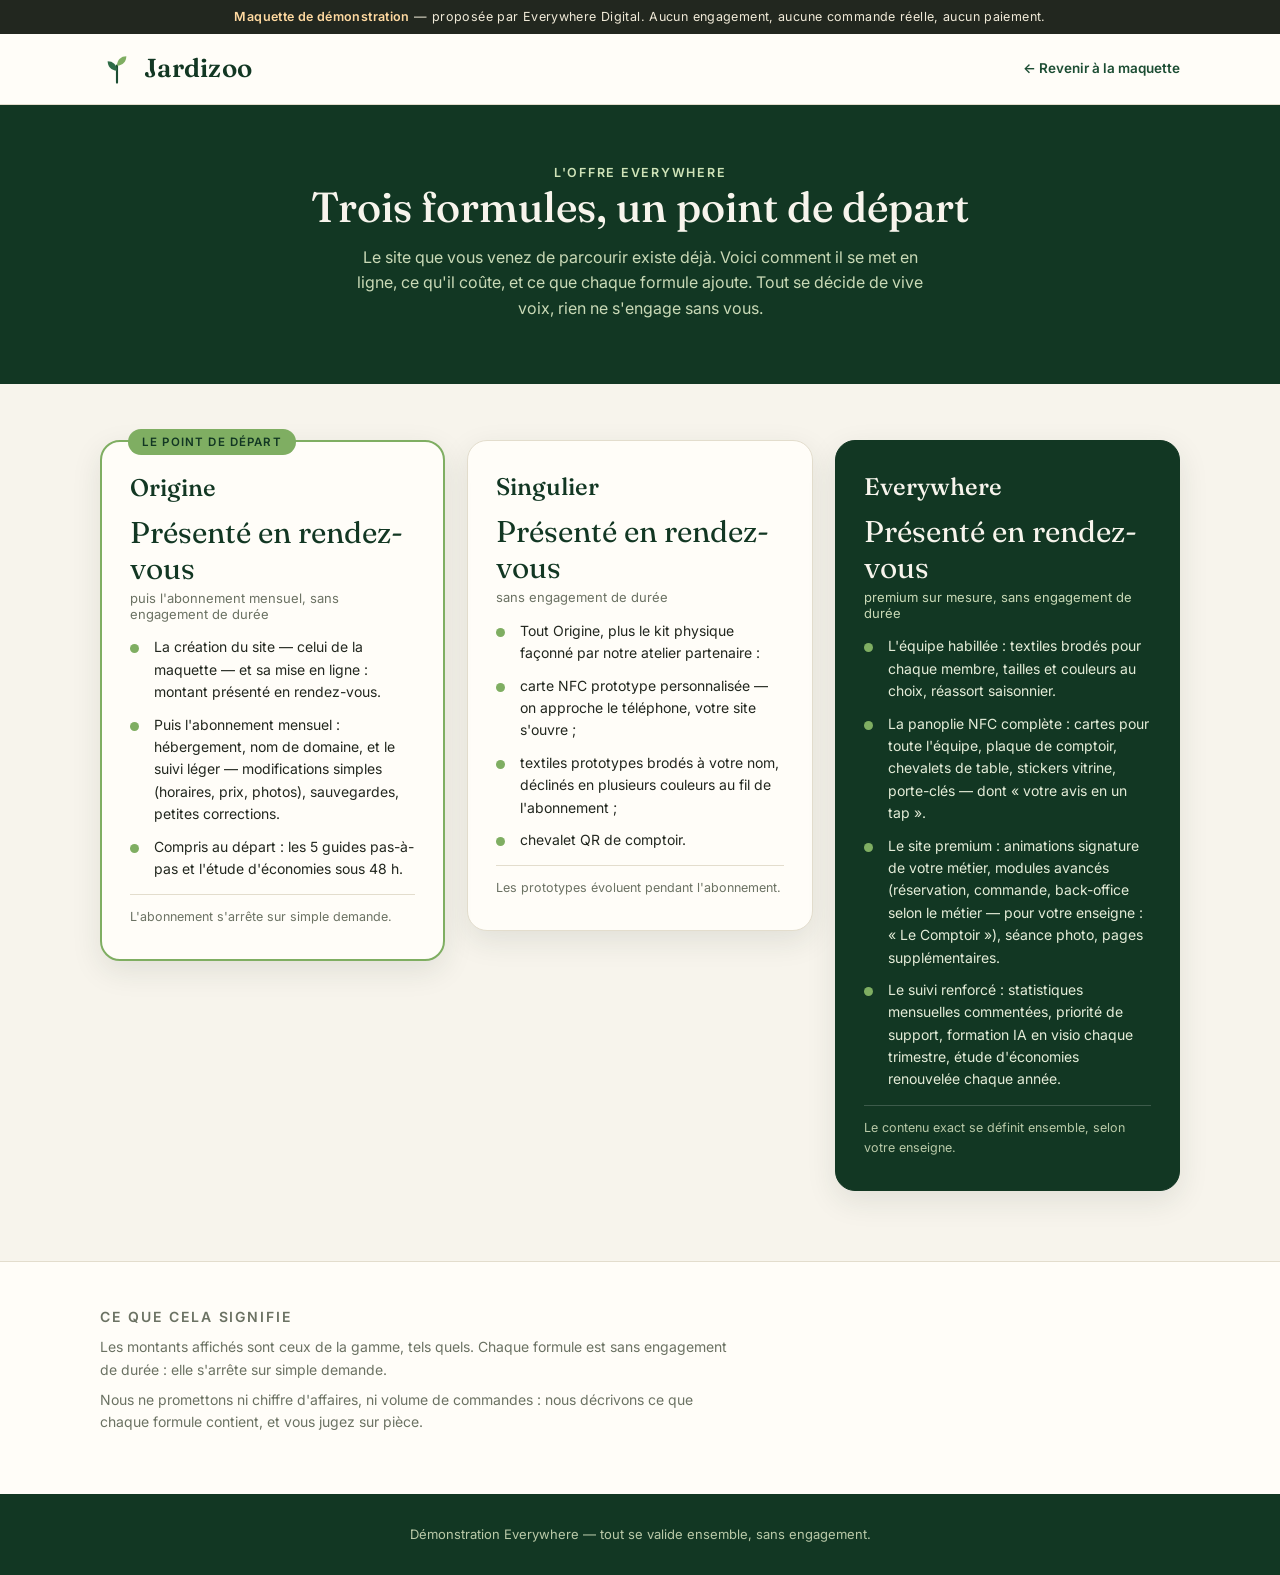
==== commit 93e40dcb: "offre sans prix — tarifs presentes en rendez-vous (ordre 06/07)" ====
--- a/offre/index.html
+++ b/offre/index.html
@@ -106,10 +106,10 @@
       <div class="formule depart">
         <span class="badge">Le point de départ</span>
         <h2>Origine</h2>
-        <div class="prix">299 €<small>puis 111 €/mois, sans engagement de durée</small></div>
+        <div class="prix">Présenté en rendez-vous<small>puis l'abonnement mensuel, sans engagement de durée</small></div>
         <ul>
-          <li>La création du site — celui de la maquette — et sa mise en ligne : 299 €.</li>
-          <li>Puis 111 €/mois : hébergement, nom de domaine, et le suivi léger — modifications simples (horaires, prix, photos), sauvegardes, petites corrections.</li>
+          <li>La création du site — celui de la maquette — et sa mise en ligne : montant présenté en rendez-vous.</li>
+          <li>Puis l'abonnement mensuel : hébergement, nom de domaine, et le suivi léger — modifications simples (horaires, prix, photos), sauvegardes, petites corrections.</li>
           <li>Compris au départ : les 5 guides pas-à-pas et l'étude d'économies sous 48 h.</li>
         </ul>
         <p class="note-f">L'abonnement s'arrête sur simple demande.</p>
@@ -117,7 +117,7 @@
 
       <div class="formule">
         <h2>Singulier</h2>
-        <div class="prix">333 €/mois<small>sans engagement de durée</small></div>
+        <div class="prix">Présenté en rendez-vous<small>sans engagement de durée</small></div>
         <ul>
           <li>Tout Origine, plus le kit physique façonné par notre atelier partenaire :</li>
           <li>carte NFC prototype personnalisée — on approche le téléphone, votre site s'ouvre ;</li>
@@ -129,7 +129,7 @@
 
       <div class="formule everywhere">
         <h2>Everywhere</h2>
-        <div class="prix">555 €/mois<small>premium sur mesure, sans engagement de durée</small></div>
+        <div class="prix">Présenté en rendez-vous<small>premium sur mesure, sans engagement de durée</small></div>
         <ul>
           <li>L'équipe habillée : textiles brodés pour chaque membre, tailles et couleurs au choix, réassort saisonnier.</li>
           <li>La panoplie NFC complète : cartes pour toute l'équipe, plaque de comptoir, chevalets de table, stickers vitrine, porte-clés — dont « votre avis en un tap ».</li>
